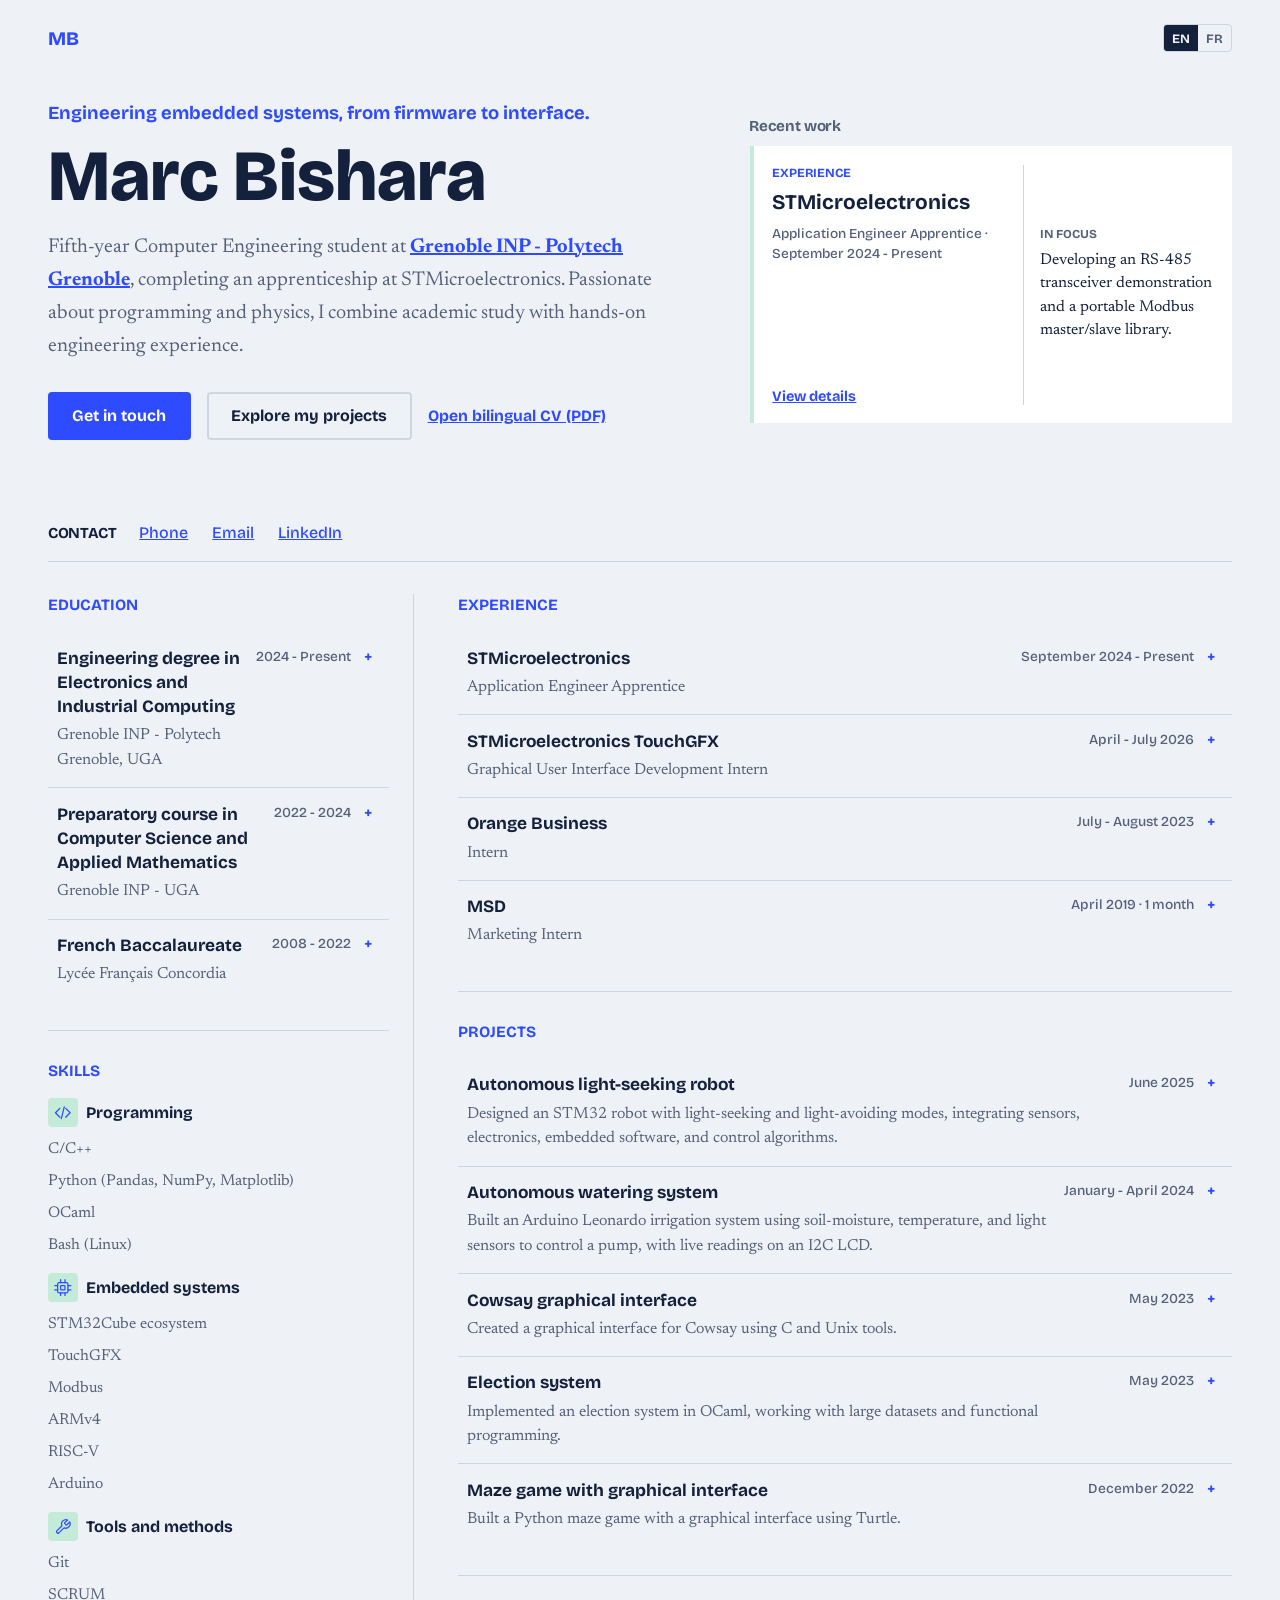
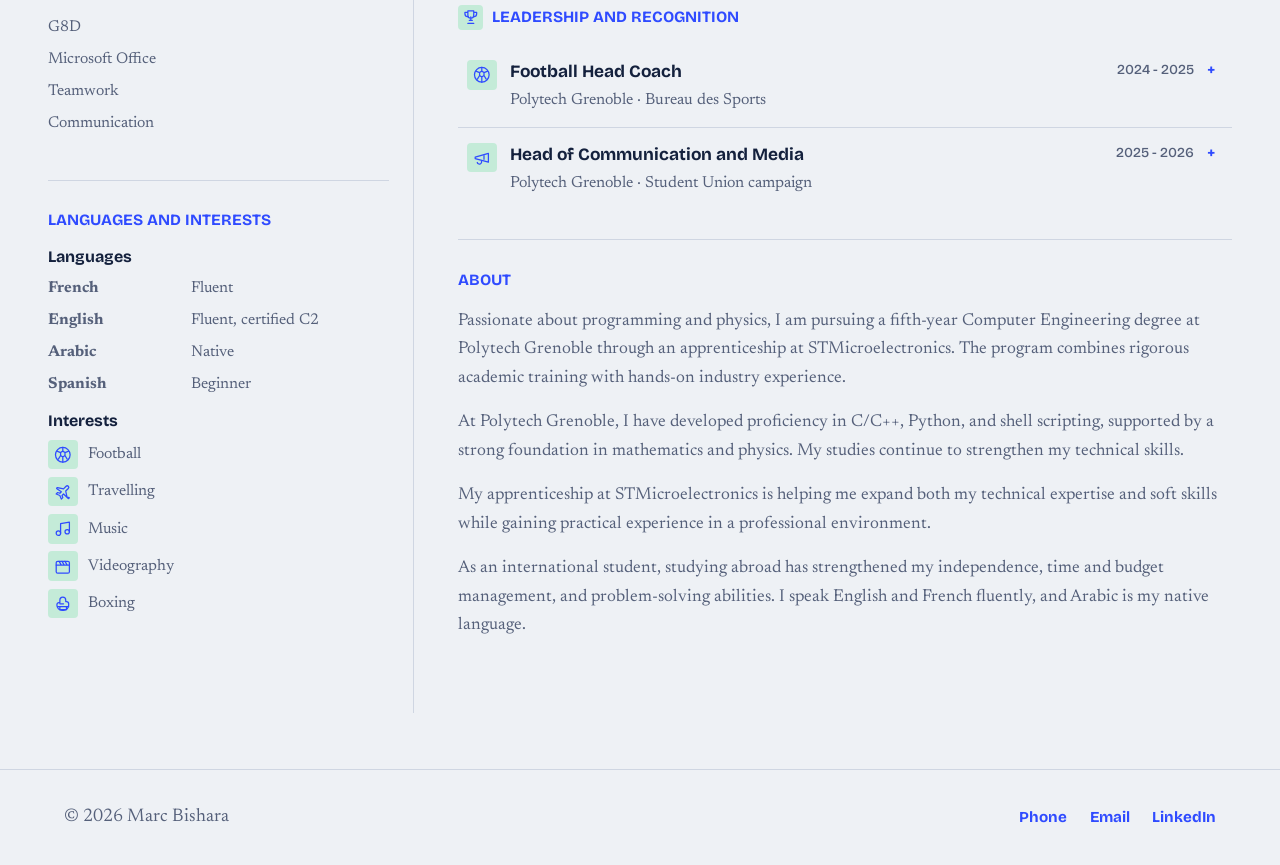
==== index.html @ 1b565755 "reorg again" ====
<!DOCTYPE html>
<html lang="en">
<head>
  <meta charset="utf-8">
  <meta name="viewport" content="width=device-width, initial-scale=1">
  <title>Marc Bishara - Embedded Systems Engineer</title>
  <meta name="description" content="Marc Bishara, engineering student and application engineer apprentice at STMicroelectronics. Projects in embedded systems, electronics, and software.">
  <link rel="icon" href="assets/favicon.svg" type="image/svg+xml">
  <link rel="preconnect" href="https://fonts.googleapis.com">
  <link rel="preconnect" href="https://fonts.gstatic.com" crossorigin>
  <link href="https://fonts.googleapis.com/css2?family=Bricolage+Grotesque:opsz,wght@12..96,400;12..96,700;12..96,800&family=Newsreader:opsz,wght@6..72,400;6..72,500&display=swap" rel="stylesheet">
  <link rel="stylesheet" href="css/style.css">
</head>
<body class="cv-page">
  <header class="cv-masthead">
    <div class="cv-topbar">
      <a class="mark" id="cvLogo" href="index.html" aria-label="Marc Bishara, home">MB</a>
      <div class="language-switch" role="group" aria-label="Language">
        <button type="button" data-language="en" aria-pressed="true" aria-label="English">EN</button>
        <button type="button" data-language="fr" aria-pressed="false" aria-label="Français">FR</button>
      </div>
    </div>
    <div class="cv-hero">
      <div class="cv-identity">
        <p id="cvHeadline" class="cv-headline"></p>
        <h1 id="cvName">Marc Bishara</h1>
        <p id="cvSummary" class="cv-summary"></p>
        <div class="cv-hero-actions">
          <a id="cvHeroContact" class="btn" href="mailto:marcbadir75@gmail.com">Get in touch</a>
          <a id="cvHeroProjects" class="btn ghost" href="#cvProjects">Explore my projects</a>
          <a id="cvPdf" class="cv-hero-pdf" href="assets/French%20%26%20English%20CV.pdf" target="_blank" rel="noopener noreferrer">Open bilingual CV (PDF)</a>
        </div>
      </div>
      <section id="cvShowcase" class="cv-showcase" aria-labelledby="cvShowcaseTitle">
        <div class="cv-showcase-top">
          <h2 id="cvShowcaseTitle">Recent work</h2>
        </div>
        <div id="cvShowcaseViewport" class="cv-showcase-viewport" tabindex="0" aria-label="Swipe through recent work">
          <div id="cvShowcaseTrack" class="cv-showcase-track"></div>
        </div>
      </section>
    </div>
  </header>

  <main class="cv-main">
    <section class="cv-contact" aria-labelledby="cvContactTitle">
      <h2 id="cvContactTitle">Contact</h2>
      <div id="cvContacts" class="cv-contact-links"></div>
    </section>
    <div class="cv-layout">
      <aside class="cv-sidebar">
        <section class="cv-section" aria-labelledby="educationTitle">
          <h2 id="educationTitle">Education</h2>
          <div id="educationList" class="cv-entry-list"></div>
        </section>
        <section class="cv-section" aria-labelledby="skillsTitle">
          <h2 id="skillsTitle">Skills</h2>
          <div id="skillGroups"></div>
        </section>
        <section class="cv-section" aria-labelledby="languagesTitle">
          <h2 id="languagesTitle">Languages and interests</h2>
          <h3 id="languageHeading">Languages</h3>
          <ul id="languageList" class="cv-plain-list"></ul>
          <h3 id="interestsHeading">Interests</h3>
          <ul id="interestList" class="cv-plain-list"></ul>
        </section>
      </aside>
      <div class="cv-primary">
        <section class="cv-section" aria-labelledby="experienceTitle">
          <h2 id="experienceTitle">Experience</h2>
          <div id="experienceList" class="cv-entry-list"></div>
        </section>
        <section id="cvProjects" class="cv-section" aria-labelledby="projectsTitle">
          <h2 id="projectsTitle">Projects</h2>
          <div id="projectsList" class="cv-entry-list"></div>
        </section>
        <section class="cv-section" aria-labelledby="leadershipTitle">
          <h2 id="leadershipTitle">Leadership and recognition</h2>
          <div id="leadershipList" class="cv-entry-list"></div>
        </section>
        <section class="cv-section" aria-labelledby="aboutTitle">
          <h2 id="aboutTitle">About</h2>
          <div id="aboutText" class="cv-about"></div>
        </section>
      </div>
    </div>
  </main>

  <footer class="cv-footer">
    <p id="cvFooter">© 2026 Marc Bishara</p>
    <nav id="cvFooterContacts" class="cv-footer-contact" aria-label="Contact"></nav>
  </footer>
  <script src="js/data.js"></script>
  <script src="js/cv.js"></script>
</body>
</html>
---- css/style.css ----
:root{
  --bg:#eef1f5; --surface:#fff; --ink:#14213d; --muted:#55607a; --line:#cfd6e2;
  --accent:#2f4bff; --accent-ink:#fff; --mint:#c4ebd8;
  --head:"Bricolage Grotesque",system-ui,sans-serif;
  --body:"Newsreader",Georgia,serif;
}
@media (prefers-color-scheme:dark){
  :root{--bg:#0f1524;--surface:#18203a;--ink:#eaeefb;--muted:#9aa6c6;--line:#2c3657;--accent:#7f95ff;--accent-ink:#0f1524;--mint:#1e4a3a}
}
*{box-sizing:border-box}
html{scroll-behavior:smooth;scroll-padding-top:4.5rem}
body{margin:0;background:var(--bg);color:var(--ink);font:1.15rem/1.65 var(--body);-webkit-font-smoothing:antialiased}
a{color:inherit}
:focus-visible{outline:3px solid var(--accent);outline-offset:3px;border-radius:4px}
.skip{position:absolute;left:-999px}.skip:focus{left:1rem;top:1rem;background:var(--surface);padding:.5rem 1rem;z-index:20}

.top{position:sticky;top:0;z-index:10;display:flex;justify-content:space-between;align-items:center;padding:.9rem clamp(1rem,5vw,4rem);background:color-mix(in srgb,var(--bg) 88%,transparent);backdrop-filter:blur(8px);border-bottom:1px solid var(--line)}
.mark{font:800 1.2rem var(--head);text-decoration:none;color:var(--accent)}
nav{display:flex;gap:1.4rem;font:500 1rem var(--head)}
nav a{text-decoration:none;color:var(--muted)}nav a:hover{color:var(--ink)}
.language-switch{display:flex;flex:none;border:1px solid var(--line);border-radius:4px;overflow:hidden}
.language-switch button{font:700 .8rem var(--head);padding:.35rem .5rem;border:0;background:transparent;color:var(--muted);cursor:pointer}
.language-switch button[aria-pressed="true"]{background:var(--ink);color:var(--bg)}

main{padding:0 clamp(1rem,5vw,4rem)}
.hero{min-height:78vh;display:flex;flex-direction:column;justify-content:center;max-width:62rem}
h1{font:800 clamp(2.8rem,9vw,7rem)/.98 var(--head);letter-spacing:-.03em;margin:0 0 1.5rem}
h1 .caret{display:inline-block;width:.07em;height:.85em;background:var(--accent);margin-left:.08em;vertical-align:-.05em;animation:blink 1s steps(1) infinite}
@keyframes blink{50%{opacity:0}}
.lede{max-width:36rem;font-size:1.35rem;color:var(--muted)}.lede strong{color:var(--ink)}
.cta{display:flex;gap:.8rem;flex-wrap:wrap;margin-top:1.5rem}
.btn{font:700 1rem var(--head);padding:.8rem 1.4rem;border-radius:999px;background:var(--accent);color:var(--accent-ink);text-decoration:none;border:2px solid var(--accent)}
.btn.ghost{background:transparent;color:var(--ink);border-color:var(--ink)}
.btn:hover{transform:translateY(-2px)}

.block{padding:4rem 0;border-top:1px solid var(--line)}
.narrow{max-width:42rem}
h2{font:800 clamp(1.8rem,4vw,2.6rem) var(--head);letter-spacing:-.02em;margin:0 0 1.5rem}

.filters{display:flex;flex-wrap:wrap;gap:.5rem;margin-bottom:1.8rem}
.chip{font:500 .95rem var(--head);padding:.4rem .95rem;border-radius:999px;border:1.5px solid var(--line);background:transparent;color:var(--ink);cursor:pointer}
.chip[aria-pressed="true"]{background:var(--ink);color:var(--bg);border-color:var(--ink)}
.grid{display:grid;grid-template-columns:repeat(auto-fill,minmax(min(19rem,100%),1fr));gap:1.4rem}
.card{background:var(--surface);border:1px solid var(--line);border-radius:14px;padding:1.5rem;display:flex;flex-direction:column;gap:.8rem}
.card h3{font:700 1.35rem var(--head);margin:0}
.card p{margin:0;color:var(--muted);flex:1}
.tags{display:flex;flex-wrap:wrap;gap:.4rem;padding:0;margin:0;list-style:none}
.tags li{font:500 .8rem var(--head);background:var(--mint);padding:.15rem .6rem;border-radius:6px}
.card .row{display:flex;gap:1.2rem;font:700 .95rem var(--head)}
.card .row a{color:var(--accent)}

.skills{display:grid;grid-template-columns:repeat(auto-fit,minmax(15rem,1fr));gap:2rem}
.skills h3{font:700 1.1rem var(--head);margin:0 0 .6rem}
.skills ul{margin:0;padding:0;list-style:none}
.skills li{padding:.35rem 0;border-bottom:1px dashed var(--line)}
.plain-list{margin:0;padding:0;list-style:none}
.plain-list li{padding:.35rem 0;border-bottom:1px dashed var(--line)}
.entry-list{display:grid;gap:1.8rem}
.entry{padding-left:1.2rem;border-left:2px solid var(--line)}
.entry-header{display:flex;justify-content:space-between;align-items:baseline;gap:1rem}
.entry-header h3{font:700 1.25rem/1.3 var(--head);margin:0}
.entry-date{flex:none;color:var(--muted);font:500 .9rem var(--head)}
.entry-role{margin:.25rem 0;color:var(--muted);font-style:italic}
.entry-location{margin:.1rem 0;color:var(--muted);font-size:.95rem}
.entry ul{margin:.6rem 0 0;padding-left:1.25rem}
.entry li{padding:.15rem 0}
.entry-highlights{color:var(--muted)}
.entry-resources{display:grid;gap:1rem;margin-top:1rem}
.entry-figure{margin:0;max-width:34rem}
.entry-figure img{display:block;width:100%;height:auto;border:1px solid var(--line)}
.entry-figure figcaption{margin-top:.4rem;color:var(--muted);font-size:.9rem}
.entry-resource-link{width:fit-content;color:var(--accent);font:700 .95rem var(--head)}
.links{display:flex;gap:1.5rem;flex-wrap:wrap;font:700 1.1rem var(--head)}
.links a{color:var(--accent)}
footer{padding:2rem clamp(1rem,5vw,4rem);color:var(--muted);border-top:1px solid var(--line)}

@media (max-width:560px){
  .top{gap:.65rem}
  nav{flex:1;min-width:0;max-width:none;gap:.65rem;font-size:.85rem;overflow-x:auto;white-space:nowrap}
  .entry-header{align-items:flex-start;flex-wrap:wrap;gap:.3rem .8rem}
  .entry-date{flex-basis:100%;white-space:normal}
}
.cv-masthead{max-width:88rem;margin:0 auto;padding:1.5rem clamp(1rem,4vw,3rem) 3rem}
.cv-topbar{display:flex;justify-content:space-between;align-items:center}
.cv-masthead .language-switch{width:max-content}
.cv-hero{display:grid;grid-template-columns:minmax(0,1.15fr) minmax(18rem,.85fr);align-items:center;gap:clamp(1.5rem,4vw,3rem);padding:3rem 0 1rem}
.cv-identity{animation:cv-arrive .65s ease both}
.cv-identity h1{margin:0 0 1.1rem;font:800 4.5rem/1.02 var(--head);letter-spacing:0}
.cv-headline{max-width:38rem;margin:0 0 .8rem;color:var(--accent);font:700 1.15rem/1.45 var(--head)}
.cv-summary{max-width:42rem;margin:0;color:var(--muted);font-size:1.25rem;line-height:1.65}
.cv-summary a{color:var(--accent);font-weight:700}
.cv-hero-actions{display:flex;align-items:center;gap:.8rem 1rem;flex-wrap:wrap;margin-top:1.8rem;font-family:var(--head)}
.cv-hero-actions .btn{border-radius:4px;transition:transform .18s ease,background-color .18s ease}
.cv-hero-actions .btn.ghost{border-color:var(--line)}
.cv-hero-pdf{color:var(--accent);font-size:.98rem;font-weight:700}
.cv-showcase{min-width:0;animation:cv-arrive .7s .08s ease both}
.cv-showcase-top{display:flex;justify-content:space-between;align-items:center;gap:1rem;margin-bottom:.7rem}
.cv-showcase-top h2{margin:0;font:700 .95rem var(--head);color:var(--muted)}
.cv-showcase-viewport{position:relative;overflow-x:auto;scroll-snap-type:x mandatory;scroll-behavior:smooth;scrollbar-width:none;overscroll-behavior-x:contain;touch-action:pan-x;cursor:grab}
.cv-showcase-viewport.is-dragging{cursor:grabbing;scroll-snap-type:none;scroll-behavior:auto}
.cv-showcase-viewport.is-dragging *{cursor:grabbing;user-select:none}
.cv-showcase-viewport::-webkit-scrollbar{display:none}
.cv-showcase-track{display:flex;gap:.75rem}
.cv-showcase-slide{flex:0 0 100%;display:grid;grid-template-columns:minmax(0,1.1fr) minmax(8rem,.9fr);align-items:stretch;gap:1rem;min-height:15rem;padding:1.15rem;background:var(--surface);border-left:4px solid var(--mint);scroll-snap-align:start}
.cv-slide-copy{display:flex;min-width:0;flex-direction:column;align-items:flex-start}
.cv-slide-category{margin:0 0 .65rem;color:var(--accent);font:700 .78rem var(--head);text-transform:uppercase}
.cv-slide-copy h3{width:100%;min-width:0;margin:0;font:700 1.3rem/1.25 var(--head);overflow-wrap:anywhere}
.cv-slide-meta{margin:.5rem 0 1rem;color:var(--muted);font:500 .85rem/1.45 var(--head)}
.cv-slide-link{margin-top:auto;color:var(--accent);font:700 .9rem var(--head)}
.cv-slide-focus{align-self:stretch;display:flex;flex-direction:column;justify-content:center;margin:0;padding-left:1rem;border-left:1px solid var(--line)}
.cv-slide-focus-label{margin:0 0 .5rem;color:var(--muted);font:700 .76rem var(--head);text-transform:uppercase}
.cv-slide-focus p:last-child{margin:0;font-size:.98rem;line-height:1.5}
.cv-slide-image{display:block;width:100%;height:100%;max-height:15rem;object-fit:cover;object-position:center 55%}
@keyframes cv-arrive{from{opacity:0;transform:translateY(14px)}to{opacity:1;transform:translateY(0)}}
.cv-main{max-width:88rem;margin:0 auto;padding:0 clamp(1rem,4vw,3rem)}
.cv-contact{display:flex;align-items:center;gap:1.4rem;flex-wrap:wrap;padding:1.2rem 0;border-bottom:1px solid var(--line)}
.cv-contact h2{margin:0;font:700 .95rem var(--head);text-transform:uppercase}
.cv-contact-links{display:flex;gap:1rem 1.5rem;flex-wrap:wrap;font:500 1rem var(--head)}
.cv-contact-links a,.cv-pdf{color:var(--accent)}
.cv-pdf{margin-left:auto;font:700 .98rem var(--head)}
.cv-layout{display:grid;grid-template-columns:minmax(15rem,.78fr) minmax(0,1.65fr);gap:2.8rem;padding:2rem 0 3.5rem}
.cv-sidebar{padding-right:1.5rem;border-right:1px solid var(--line)}
.cv-section{padding:0 0 1.8rem;margin:0 0 1.8rem;border-bottom:1px solid var(--line)}
.cv-section:last-child{border-bottom:0}
.cv-section>h2{margin:0 0 1rem;font:700 .98rem/1.4 var(--head);letter-spacing:0;text-transform:uppercase;color:var(--accent)}
.cv-entry-list{display:grid}
.cv-entry{display:grid;grid-template-columns:minmax(0,1fr) auto 1rem;align-items:start;gap:.4rem .8rem;padding:.9rem .55rem;border-bottom:1px solid var(--line);color:var(--ink);text-decoration:none;transition:background-color .15s ease}
.cv-entry-with-mark{grid-template-columns:1.85rem minmax(0,1fr) auto 1rem}
.cv-entry:last-child{border-bottom:0}
.cv-entry:hover{background:var(--surface)}
.cv-entry-mark,.cv-recognition-mark{display:inline-grid;flex:none;place-items:center;width:1.85rem;height:1.85rem;border-radius:4px;background:var(--mint);color:var(--accent)}
.cv-recognition-mark{width:1.55rem;height:1.55rem}
.cv-section>h2.cv-heading-with-mark{display:flex;align-items:center;gap:.55rem}
.cv-entry-copy{min-width:0}
.cv-entry-copy h3{margin:0;font:700 1.08rem/1.4 var(--head)}
.cv-entry-copy p{margin:.25rem 0 0;color:var(--muted);font-size:1rem;line-height:1.55}
.cv-entry-date{color:var(--muted);font:500 .86rem/1.5 var(--head);white-space:nowrap}
.cv-entry-arrow{color:var(--accent);font:700 1rem/1.3 var(--head)}
.cv-skill-group{margin:.75rem 0}
.cv-skill-group h3,.cv-section>h3{margin:0 0 .35rem;font:700 1rem var(--head)}
.cv-skill-group h3{display:flex;align-items:center;gap:.55rem}
.cv-skill-group ul,.cv-plain-list{margin:0;padding:0;list-style:none;color:var(--muted);font-size:.98rem;line-height:1.55}
.cv-skill-group li,.cv-plain-list li{padding:.24rem 0}
.cv-interest{display:flex;align-items:center;gap:.65rem}
.cv-icon-badge{display:inline-grid;flex:none;place-items:center;width:1.85rem;height:1.85rem;border-radius:4px;background:var(--mint);color:var(--accent)}
.cv-icon{display:block;width:1.1rem;height:1.1rem;fill:none;stroke:currentColor;stroke-width:1.7;stroke-linecap:round;stroke-linejoin:round}
#languageList li{display:grid;grid-template-columns:minmax(5.5rem,.8fr) minmax(0,1.2fr);align-items:baseline;gap:.7rem}
#languageList span{color:var(--muted)}
.cv-plain-list{margin-bottom:.7rem}
.cv-about p{margin:.45rem 0 1rem;color:var(--muted);font-size:1.08rem;line-height:1.65}
.cv-footer{display:flex;justify-content:space-between;align-items:center;gap:1rem 2rem;flex-wrap:wrap;max-width:88rem;margin:0 auto}
.cv-footer p{margin:0}
.cv-footer-contact{display:flex;gap:.8rem 1.4rem;flex-wrap:wrap;font:700 .95rem var(--head)}
.cv-footer-contact a{color:var(--accent)}
.detail-top{position:static}
.detail-header{display:flex;align-items:center;gap:1rem;max-width:88rem;margin:0 auto;padding:1rem clamp(1rem,5vw,4rem);border-bottom:1px solid var(--line)}
.detail-header .language-switch{margin-left:0}
.detail-back{margin-left:auto;color:var(--accent);font:700 .95rem var(--head);text-decoration:none}
.detail-main{max-width:78rem;margin:0 auto;padding:clamp(2rem,6vw,5rem) clamp(1rem,5vw,4rem)}
.detail-content{max-width:58rem;margin:0 auto}
.detail-category{margin:0 0 .8rem;color:var(--accent);font:700 .88rem var(--head);text-transform:uppercase}
.detail-content h1{margin:0 0 .55rem;font:800 clamp(2.2rem,5vw,4rem)/1.05 var(--head);letter-spacing:0}
.detail-content h1 a{color:inherit;text-decoration:none}
.detail-subtitle{margin:.1rem 0 1rem;color:var(--muted);font:500 1.15rem var(--head)}
.detail-meta{display:flex;gap:.4rem 1.2rem;flex-wrap:wrap;color:var(--muted);font:500 .9rem var(--head)}
.detail-meta p{margin:0}
.detail-description{max-width:48rem;margin:1.5rem 0;color:var(--ink);font-size:1.2rem}
.detail-links{margin:1rem 0;font:700 .95rem var(--head)}
.detail-links a,.detail-resources>a{color:var(--accent)}
.detail-bullets{max-width:50rem;margin:1.2rem 0;padding-left:1.25rem}
.detail-bullets li{padding:.25rem 0}
.detail-section{margin-top:2rem}
.detail-content h2{margin:1.6rem 0 .5rem;font:700 .95rem var(--head);text-transform:uppercase;color:var(--accent)}
.detail-resources{display:grid;grid-template-columns:repeat(auto-fit,minmax(min(19rem,100%),1fr));align-items:start;gap:1rem;margin-top:2rem}
.detail-figure{margin:0;padding:.6rem;background:var(--surface);border:1px solid var(--line);border-radius:6px}
.detail-figure img{display:block;width:100%;aspect-ratio:4/3;object-fit:contain;background:var(--bg)}
.detail-figure figcaption{margin-top:.6rem;color:var(--muted);font-size:.95rem;line-height:1.45}
.detail-resources>a{align-self:start;font:700 .95rem var(--head)}
.detail-page footer{max-width:88rem;margin:0 auto}
@media(max-width:800px){.cv-hero{grid-template-columns:minmax(0,1fr) minmax(16rem,.8fr);gap:1.5rem}.cv-identity h1{font-size:3.5rem}.cv-summary{font-size:1.1rem}.cv-layout{grid-template-columns:minmax(0,1fr);gap:0}.cv-sidebar{padding-right:0;border-right:0}.cv-sidebar .cv-section{border-bottom:1px solid var(--line)}}
@media(max-width:680px){.cv-hero{grid-template-columns:minmax(0,1fr);gap:1.5rem}.cv-identity h1{font-size:3rem}.cv-summary{font-size:1.12rem}.cv-showcase-slide{min-height:14rem}.cv-slide-image{max-height:10rem}}
@media(max-width:560px){
  .cv-masthead{padding-top:1.2rem;padding-bottom:2rem}
  .cv-hero{grid-template-columns:minmax(0,1fr);gap:2rem;padding-top:2.8rem}
  .cv-identity h1{font-size:3rem}
  .cv-summary{font-size:1.12rem}
  .cv-hero-actions{gap:.7rem}
  .cv-contact{align-items:flex-start;gap:.6rem;flex-direction:column}
  .cv-pdf{margin-left:0}
  .cv-entry{grid-template-columns:minmax(0,1fr) auto;gap:.25rem .5rem}
  .cv-entry-copy{grid-column:1/-1}
  .cv-entry-date{grid-column:1}
  .cv-entry-arrow{grid-column:2;grid-row:2;justify-self:end}
  .cv-entry-with-mark{grid-template-columns:1.85rem minmax(0,1fr)}
  .cv-entry-with-mark .cv-entry-copy,.cv-entry-with-mark .cv-entry-date{grid-column:2}
  .detail-top{gap:.7rem}
}
@media print{
  body{background:#fff;font-size:10pt}
  .language-switch,.cv-pdf,.cv-entry-arrow{display:none!important}
  .cv-masthead,.cv-main{max-width:none;padding-left:0;padding-right:0}
  .cv-layout{grid-template-columns:30% 1fr;gap:1rem}
  .cv-entry{color:#111;break-inside:avoid}
}
@media (prefers-reduced-motion:reduce){html{scroll-behavior:auto}.caret{animation:none}.btn:hover{transform:none}.cv-identity,.cv-showcase{animation:none}.cv-showcase-viewport{scroll-behavior:auto}}
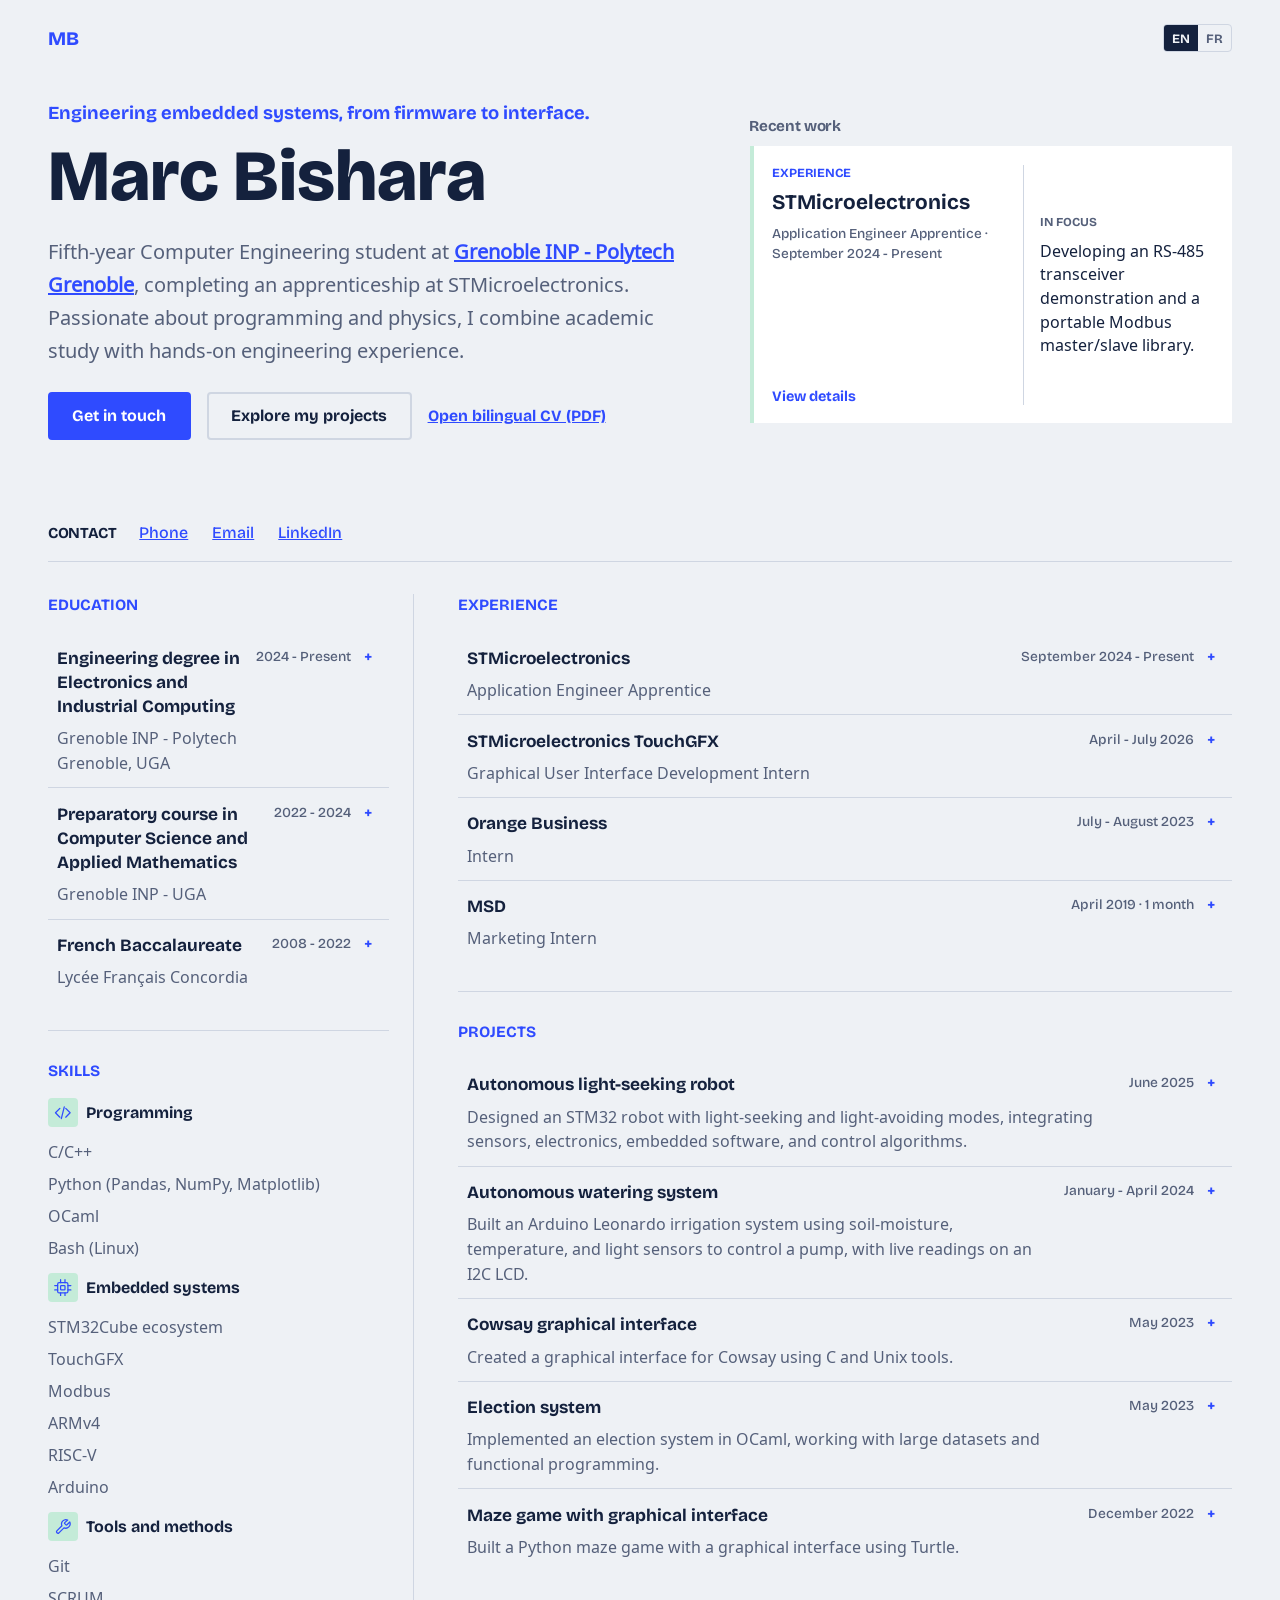
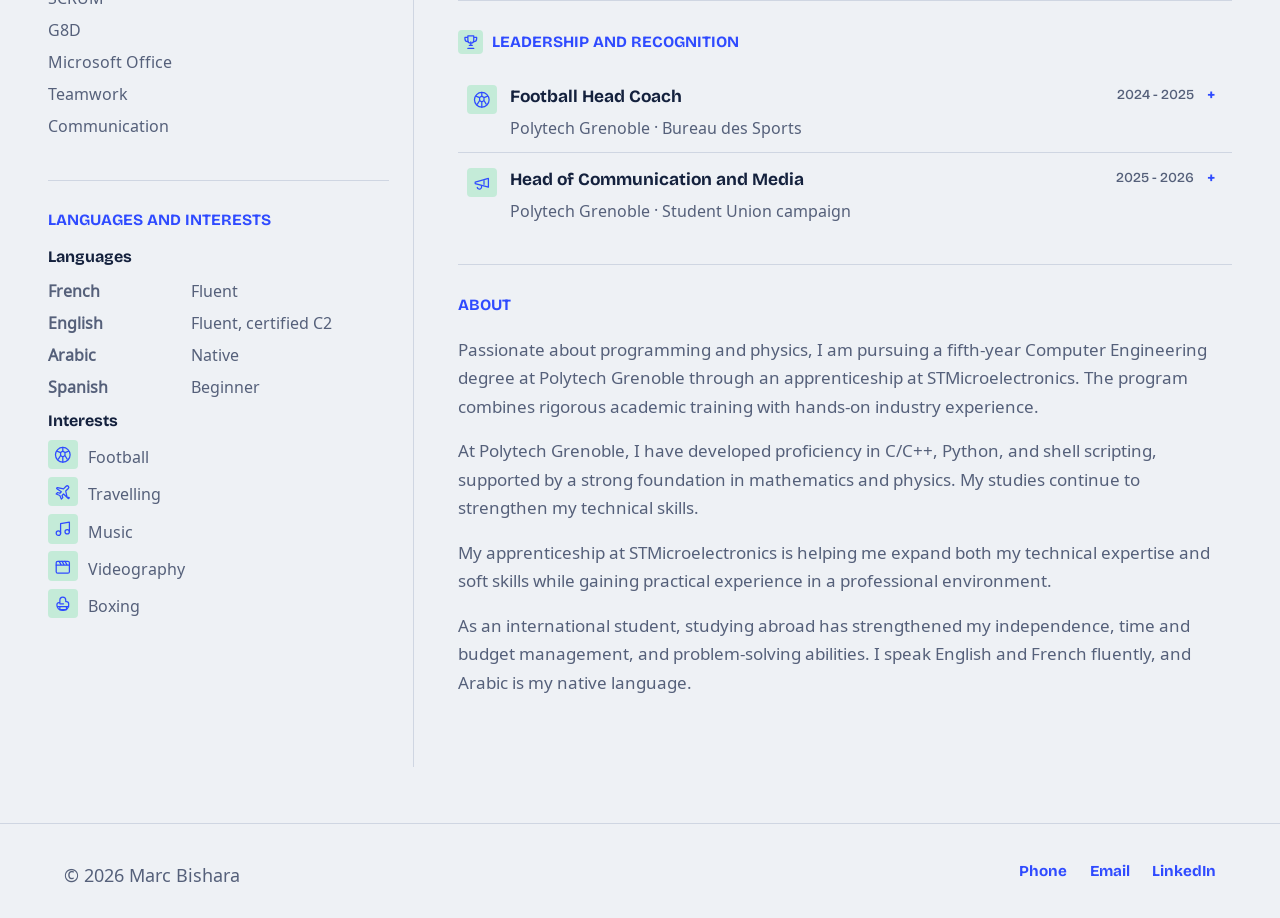
==== commit 57fe2ac8: "changed font to Noto Sans Mongolian" ====
--- a/index.html
+++ b/index.html
@@ -8,7 +8,7 @@
   <link rel="icon" href="assets/favicon.svg" type="image/svg+xml">
   <link rel="preconnect" href="https://fonts.googleapis.com">
   <link rel="preconnect" href="https://fonts.gstatic.com" crossorigin>
-  <link href="https://fonts.googleapis.com/css2?family=Bricolage+Grotesque:opsz,wght@12..96,400;12..96,700;12..96,800&family=Newsreader:opsz,wght@6..72,400;6..72,500&display=swap" rel="stylesheet">
+  <link href="https://fonts.googleapis.com/css2?family=Bricolage+Grotesque:opsz,wght@12..96,400;12..96,700;12..96,800&family=Noto+Sans+Mongolian:wght@400&display=swap" rel="stylesheet">
   <link rel="stylesheet" href="css/style.css">
 </head>
 <body class="cv-page">
--- a/css/style.css
+++ b/css/style.css
@@ -2,7 +2,7 @@
   --bg:#eef1f5; --surface:#fff; --ink:#14213d; --muted:#55607a; --line:#cfd6e2;
   --accent:#2f4bff; --accent-ink:#fff; --mint:#c4ebd8;
   --head:"Bricolage Grotesque",system-ui,sans-serif;
-  --body:"Newsreader",Georgia,serif;
+  --body:"Noto Sans Mongolian",system-ui,sans-serif;
 }
 @media (prefers-color-scheme:dark){
   :root{--bg:#0f1524;--surface:#18203a;--ink:#eaeefb;--muted:#9aa6c6;--line:#2c3657;--accent:#7f95ff;--accent-ink:#0f1524;--mint:#1e4a3a}
@@ -101,7 +101,7 @@
 .cv-showcase-viewport.is-dragging *{cursor:grabbing;user-select:none}
 .cv-showcase-viewport::-webkit-scrollbar{display:none}
 .cv-showcase-track{display:flex;gap:.75rem}
-.cv-showcase-slide{flex:0 0 100%;display:grid;grid-template-columns:minmax(0,1.1fr) minmax(8rem,.9fr);align-items:stretch;gap:1rem;min-height:15rem;padding:1.15rem;background:var(--surface);border-left:4px solid var(--mint);scroll-snap-align:start}
+.cv-showcase-slide{flex:0 0 100%;display:grid;grid-template-columns:minmax(0,1.1fr) minmax(8rem,.9fr);align-items:stretch;gap:1rem;min-height:15rem;padding:1.15rem;background:var(--surface);border-left:4px solid var(--mint);scroll-snap-align:start;color:inherit;text-decoration:none;cursor:inherit}
 .cv-slide-copy{display:flex;min-width:0;flex-direction:column;align-items:flex-start}
 .cv-slide-category{margin:0 0 .65rem;color:var(--accent);font:700 .78rem var(--head);text-transform:uppercase}
 .cv-slide-copy h3{width:100%;min-width:0;margin:0;font:700 1.3rem/1.25 var(--head);overflow-wrap:anywhere}
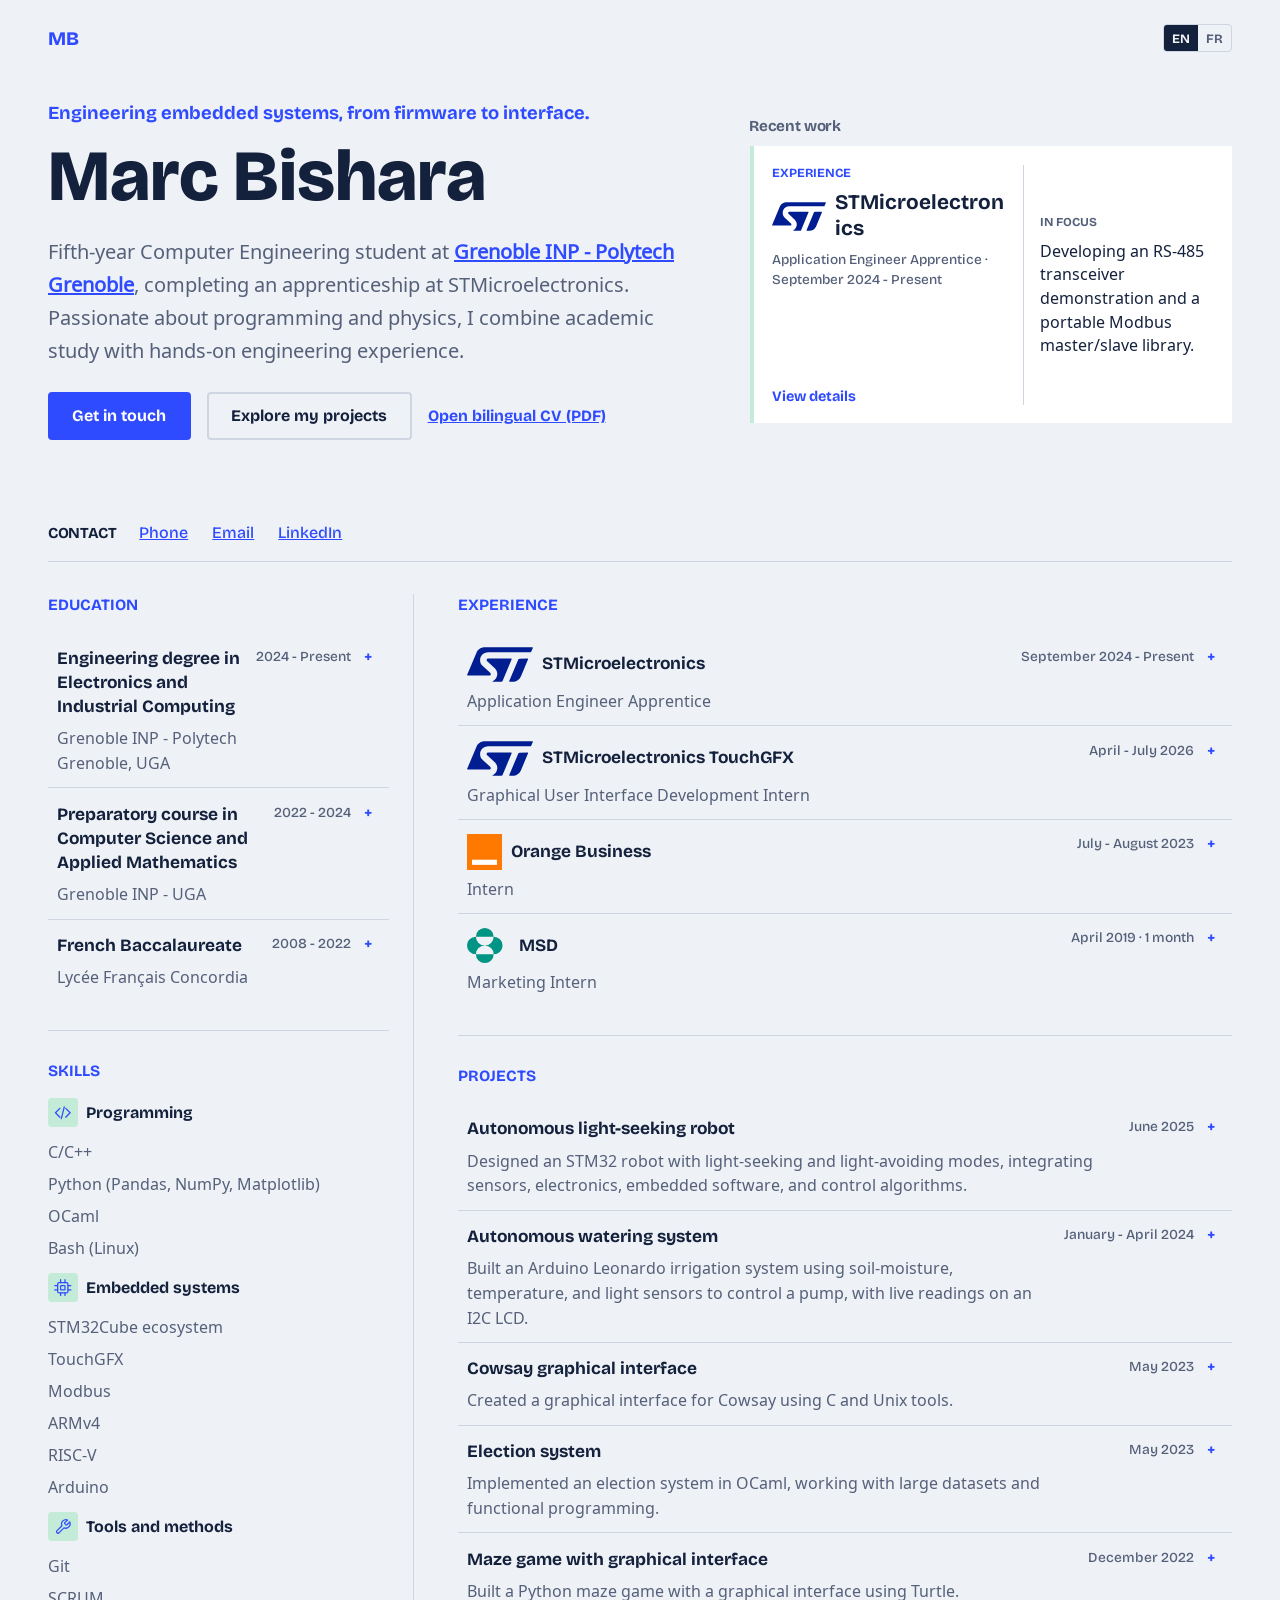
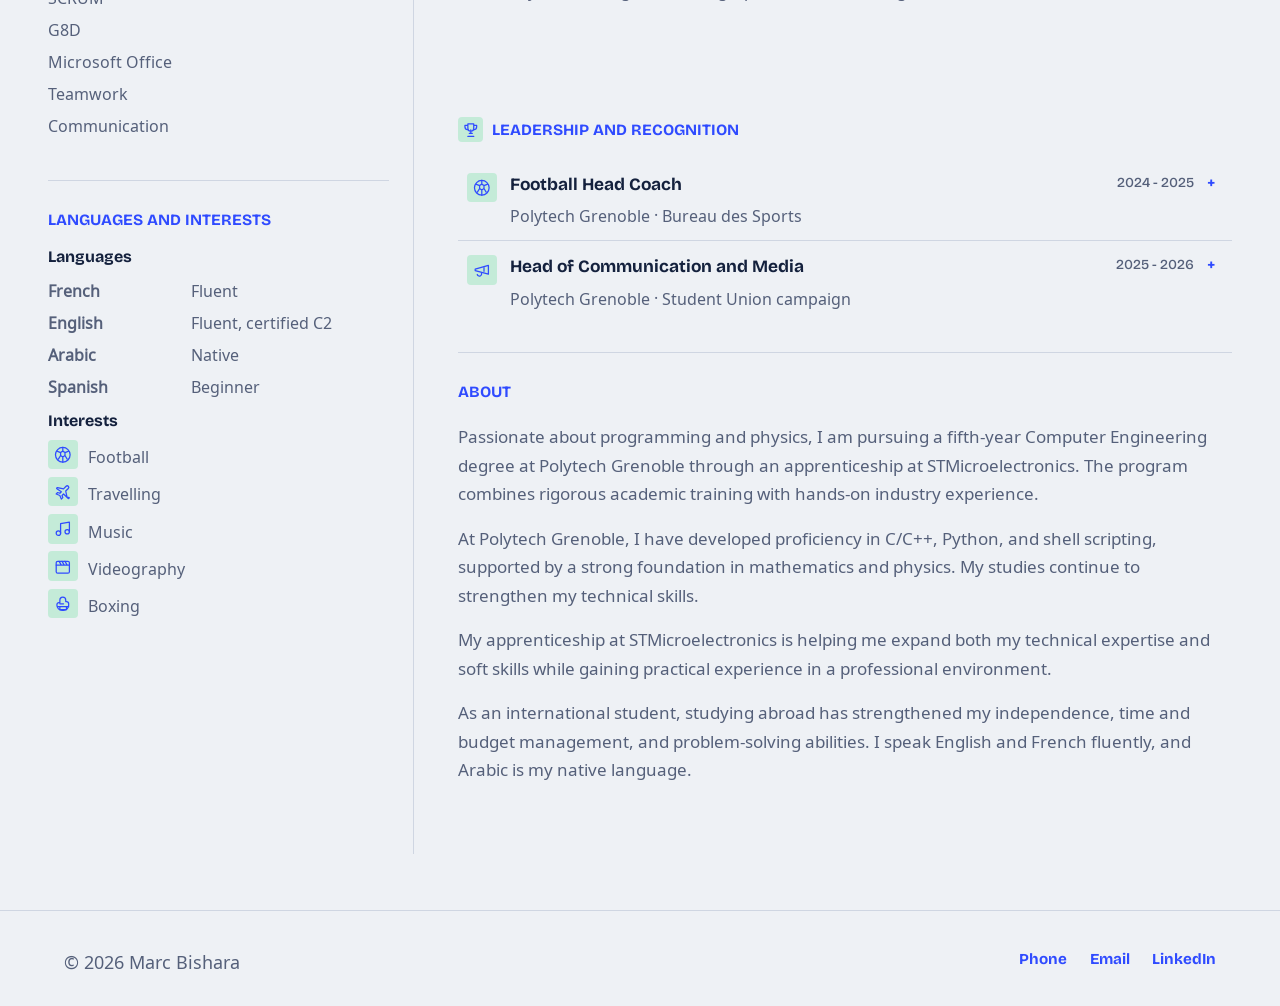
==== commit 103d5197: "Added experiences logos" ====
--- a/index.html
+++ b/index.html
@@ -48,6 +48,16 @@
       <div id="cvContacts" class="cv-contact-links"></div>
     </section>
     <div class="cv-layout">
+      <div class="cv-primary">
+        <section class="cv-section" aria-labelledby="experienceTitle">
+          <h2 id="experienceTitle">Experience</h2>
+          <div id="experienceList" class="cv-entry-list"></div>
+        </section>
+        <section id="cvProjects" class="cv-section" aria-labelledby="projectsTitle">
+          <h2 id="projectsTitle">Projects</h2>
+          <div id="projectsList" class="cv-entry-list"></div>
+        </section>
+      </div>
       <aside class="cv-sidebar">
         <section class="cv-section" aria-labelledby="educationTitle">
           <h2 id="educationTitle">Education</h2>
@@ -65,15 +75,7 @@
           <ul id="interestList" class="cv-plain-list"></ul>
         </section>
       </aside>
-      <div class="cv-primary">
-        <section class="cv-section" aria-labelledby="experienceTitle">
-          <h2 id="experienceTitle">Experience</h2>
-          <div id="experienceList" class="cv-entry-list"></div>
-        </section>
-        <section id="cvProjects" class="cv-section" aria-labelledby="projectsTitle">
-          <h2 id="projectsTitle">Projects</h2>
-          <div id="projectsList" class="cv-entry-list"></div>
-        </section>
+      <div class="cv-secondary">
         <section class="cv-section" aria-labelledby="leadershipTitle">
           <h2 id="leadershipTitle">Leadership and recognition</h2>
           <div id="leadershipList" class="cv-entry-list"></div>
--- a/css/style.css
+++ b/css/style.css
@@ -1,205 +1,1301 @@
-:root{
-  --bg:#eef1f5; --surface:#fff; --ink:#14213d; --muted:#55607a; --line:#cfd6e2;
-  --accent:#2f4bff; --accent-ink:#fff; --mint:#c4ebd8;
-  --head:"Bricolage Grotesque",system-ui,sans-serif;
-  --body:"Noto Sans Mongolian",system-ui,sans-serif;
-}
-@media (prefers-color-scheme:dark){
-  :root{--bg:#0f1524;--surface:#18203a;--ink:#eaeefb;--muted:#9aa6c6;--line:#2c3657;--accent:#7f95ff;--accent-ink:#0f1524;--mint:#1e4a3a}
-}
-*{box-sizing:border-box}
-html{scroll-behavior:smooth;scroll-padding-top:4.5rem}
-body{margin:0;background:var(--bg);color:var(--ink);font:1.15rem/1.65 var(--body);-webkit-font-smoothing:antialiased}
-a{color:inherit}
-:focus-visible{outline:3px solid var(--accent);outline-offset:3px;border-radius:4px}
-.skip{position:absolute;left:-999px}.skip:focus{left:1rem;top:1rem;background:var(--surface);padding:.5rem 1rem;z-index:20}
-
-.top{position:sticky;top:0;z-index:10;display:flex;justify-content:space-between;align-items:center;padding:.9rem clamp(1rem,5vw,4rem);background:color-mix(in srgb,var(--bg) 88%,transparent);backdrop-filter:blur(8px);border-bottom:1px solid var(--line)}
-.mark{font:800 1.2rem var(--head);text-decoration:none;color:var(--accent)}
-nav{display:flex;gap:1.4rem;font:500 1rem var(--head)}
-nav a{text-decoration:none;color:var(--muted)}nav a:hover{color:var(--ink)}
-.language-switch{display:flex;flex:none;border:1px solid var(--line);border-radius:4px;overflow:hidden}
-.language-switch button{font:700 .8rem var(--head);padding:.35rem .5rem;border:0;background:transparent;color:var(--muted);cursor:pointer}
-.language-switch button[aria-pressed="true"]{background:var(--ink);color:var(--bg)}
-
-main{padding:0 clamp(1rem,5vw,4rem)}
-.hero{min-height:78vh;display:flex;flex-direction:column;justify-content:center;max-width:62rem}
-h1{font:800 clamp(2.8rem,9vw,7rem)/.98 var(--head);letter-spacing:-.03em;margin:0 0 1.5rem}
-h1 .caret{display:inline-block;width:.07em;height:.85em;background:var(--accent);margin-left:.08em;vertical-align:-.05em;animation:blink 1s steps(1) infinite}
-@keyframes blink{50%{opacity:0}}
-.lede{max-width:36rem;font-size:1.35rem;color:var(--muted)}.lede strong{color:var(--ink)}
-.cta{display:flex;gap:.8rem;flex-wrap:wrap;margin-top:1.5rem}
-.btn{font:700 1rem var(--head);padding:.8rem 1.4rem;border-radius:999px;background:var(--accent);color:var(--accent-ink);text-decoration:none;border:2px solid var(--accent)}
-.btn.ghost{background:transparent;color:var(--ink);border-color:var(--ink)}
-.btn:hover{transform:translateY(-2px)}
-
-.block{padding:4rem 0;border-top:1px solid var(--line)}
-.narrow{max-width:42rem}
-h2{font:800 clamp(1.8rem,4vw,2.6rem) var(--head);letter-spacing:-.02em;margin:0 0 1.5rem}
-
-.filters{display:flex;flex-wrap:wrap;gap:.5rem;margin-bottom:1.8rem}
-.chip{font:500 .95rem var(--head);padding:.4rem .95rem;border-radius:999px;border:1.5px solid var(--line);background:transparent;color:var(--ink);cursor:pointer}
-.chip[aria-pressed="true"]{background:var(--ink);color:var(--bg);border-color:var(--ink)}
-.grid{display:grid;grid-template-columns:repeat(auto-fill,minmax(min(19rem,100%),1fr));gap:1.4rem}
-.card{background:var(--surface);border:1px solid var(--line);border-radius:14px;padding:1.5rem;display:flex;flex-direction:column;gap:.8rem}
-.card h3{font:700 1.35rem var(--head);margin:0}
-.card p{margin:0;color:var(--muted);flex:1}
-.tags{display:flex;flex-wrap:wrap;gap:.4rem;padding:0;margin:0;list-style:none}
-.tags li{font:500 .8rem var(--head);background:var(--mint);padding:.15rem .6rem;border-radius:6px}
-.card .row{display:flex;gap:1.2rem;font:700 .95rem var(--head)}
-.card .row a{color:var(--accent)}
-
-.skills{display:grid;grid-template-columns:repeat(auto-fit,minmax(15rem,1fr));gap:2rem}
-.skills h3{font:700 1.1rem var(--head);margin:0 0 .6rem}
-.skills ul{margin:0;padding:0;list-style:none}
-.skills li{padding:.35rem 0;border-bottom:1px dashed var(--line)}
-.plain-list{margin:0;padding:0;list-style:none}
-.plain-list li{padding:.35rem 0;border-bottom:1px dashed var(--line)}
-.entry-list{display:grid;gap:1.8rem}
-.entry{padding-left:1.2rem;border-left:2px solid var(--line)}
-.entry-header{display:flex;justify-content:space-between;align-items:baseline;gap:1rem}
-.entry-header h3{font:700 1.25rem/1.3 var(--head);margin:0}
-.entry-date{flex:none;color:var(--muted);font:500 .9rem var(--head)}
-.entry-role{margin:.25rem 0;color:var(--muted);font-style:italic}
-.entry-location{margin:.1rem 0;color:var(--muted);font-size:.95rem}
-.entry ul{margin:.6rem 0 0;padding-left:1.25rem}
-.entry li{padding:.15rem 0}
-.entry-highlights{color:var(--muted)}
-.entry-resources{display:grid;gap:1rem;margin-top:1rem}
-.entry-figure{margin:0;max-width:34rem}
-.entry-figure img{display:block;width:100%;height:auto;border:1px solid var(--line)}
-.entry-figure figcaption{margin-top:.4rem;color:var(--muted);font-size:.9rem}
-.entry-resource-link{width:fit-content;color:var(--accent);font:700 .95rem var(--head)}
-.links{display:flex;gap:1.5rem;flex-wrap:wrap;font:700 1.1rem var(--head)}
-.links a{color:var(--accent)}
-footer{padding:2rem clamp(1rem,5vw,4rem);color:var(--muted);border-top:1px solid var(--line)}
-
-@media (max-width:560px){
-  .top{gap:.65rem}
-  nav{flex:1;min-width:0;max-width:none;gap:.65rem;font-size:.85rem;overflow-x:auto;white-space:nowrap}
-  .entry-header{align-items:flex-start;flex-wrap:wrap;gap:.3rem .8rem}
-  .entry-date{flex-basis:100%;white-space:normal}
-}
-.cv-masthead{max-width:88rem;margin:0 auto;padding:1.5rem clamp(1rem,4vw,3rem) 3rem}
-.cv-topbar{display:flex;justify-content:space-between;align-items:center}
-.cv-masthead .language-switch{width:max-content}
-.cv-hero{display:grid;grid-template-columns:minmax(0,1.15fr) minmax(18rem,.85fr);align-items:center;gap:clamp(1.5rem,4vw,3rem);padding:3rem 0 1rem}
-.cv-identity{animation:cv-arrive .65s ease both}
-.cv-identity h1{margin:0 0 1.1rem;font:800 4.5rem/1.02 var(--head);letter-spacing:0}
-.cv-headline{max-width:38rem;margin:0 0 .8rem;color:var(--accent);font:700 1.15rem/1.45 var(--head)}
-.cv-summary{max-width:42rem;margin:0;color:var(--muted);font-size:1.25rem;line-height:1.65}
-.cv-summary a{color:var(--accent);font-weight:700}
-.cv-hero-actions{display:flex;align-items:center;gap:.8rem 1rem;flex-wrap:wrap;margin-top:1.8rem;font-family:var(--head)}
-.cv-hero-actions .btn{border-radius:4px;transition:transform .18s ease,background-color .18s ease}
-.cv-hero-actions .btn.ghost{border-color:var(--line)}
-.cv-hero-pdf{color:var(--accent);font-size:.98rem;font-weight:700}
-.cv-showcase{min-width:0;animation:cv-arrive .7s .08s ease both}
-.cv-showcase-top{display:flex;justify-content:space-between;align-items:center;gap:1rem;margin-bottom:.7rem}
-.cv-showcase-top h2{margin:0;font:700 .95rem var(--head);color:var(--muted)}
-.cv-showcase-viewport{position:relative;overflow-x:auto;scroll-snap-type:x mandatory;scroll-behavior:smooth;scrollbar-width:none;overscroll-behavior-x:contain;touch-action:pan-x;cursor:grab}
-.cv-showcase-viewport.is-dragging{cursor:grabbing;scroll-snap-type:none;scroll-behavior:auto}
-.cv-showcase-viewport.is-dragging *{cursor:grabbing;user-select:none}
-.cv-showcase-viewport::-webkit-scrollbar{display:none}
-.cv-showcase-track{display:flex;gap:.75rem}
-.cv-showcase-slide{flex:0 0 100%;display:grid;grid-template-columns:minmax(0,1.1fr) minmax(8rem,.9fr);align-items:stretch;gap:1rem;min-height:15rem;padding:1.15rem;background:var(--surface);border-left:4px solid var(--mint);scroll-snap-align:start;color:inherit;text-decoration:none;cursor:inherit}
-.cv-slide-copy{display:flex;min-width:0;flex-direction:column;align-items:flex-start}
-.cv-slide-category{margin:0 0 .65rem;color:var(--accent);font:700 .78rem var(--head);text-transform:uppercase}
-.cv-slide-copy h3{width:100%;min-width:0;margin:0;font:700 1.3rem/1.25 var(--head);overflow-wrap:anywhere}
-.cv-slide-meta{margin:.5rem 0 1rem;color:var(--muted);font:500 .85rem/1.45 var(--head)}
-.cv-slide-link{margin-top:auto;color:var(--accent);font:700 .9rem var(--head)}
-.cv-slide-focus{align-self:stretch;display:flex;flex-direction:column;justify-content:center;margin:0;padding-left:1rem;border-left:1px solid var(--line)}
-.cv-slide-focus-label{margin:0 0 .5rem;color:var(--muted);font:700 .76rem var(--head);text-transform:uppercase}
-.cv-slide-focus p:last-child{margin:0;font-size:.98rem;line-height:1.5}
-.cv-slide-image{display:block;width:100%;height:100%;max-height:15rem;object-fit:cover;object-position:center 55%}
-@keyframes cv-arrive{from{opacity:0;transform:translateY(14px)}to{opacity:1;transform:translateY(0)}}
-.cv-main{max-width:88rem;margin:0 auto;padding:0 clamp(1rem,4vw,3rem)}
-.cv-contact{display:flex;align-items:center;gap:1.4rem;flex-wrap:wrap;padding:1.2rem 0;border-bottom:1px solid var(--line)}
-.cv-contact h2{margin:0;font:700 .95rem var(--head);text-transform:uppercase}
-.cv-contact-links{display:flex;gap:1rem 1.5rem;flex-wrap:wrap;font:500 1rem var(--head)}
-.cv-contact-links a,.cv-pdf{color:var(--accent)}
-.cv-pdf{margin-left:auto;font:700 .98rem var(--head)}
-.cv-layout{display:grid;grid-template-columns:minmax(15rem,.78fr) minmax(0,1.65fr);gap:2.8rem;padding:2rem 0 3.5rem}
-.cv-sidebar{padding-right:1.5rem;border-right:1px solid var(--line)}
-.cv-section{padding:0 0 1.8rem;margin:0 0 1.8rem;border-bottom:1px solid var(--line)}
-.cv-section:last-child{border-bottom:0}
-.cv-section>h2{margin:0 0 1rem;font:700 .98rem/1.4 var(--head);letter-spacing:0;text-transform:uppercase;color:var(--accent)}
-.cv-entry-list{display:grid}
-.cv-entry{display:grid;grid-template-columns:minmax(0,1fr) auto 1rem;align-items:start;gap:.4rem .8rem;padding:.9rem .55rem;border-bottom:1px solid var(--line);color:var(--ink);text-decoration:none;transition:background-color .15s ease}
-.cv-entry-with-mark{grid-template-columns:1.85rem minmax(0,1fr) auto 1rem}
-.cv-entry:last-child{border-bottom:0}
-.cv-entry:hover{background:var(--surface)}
-.cv-entry-mark,.cv-recognition-mark{display:inline-grid;flex:none;place-items:center;width:1.85rem;height:1.85rem;border-radius:4px;background:var(--mint);color:var(--accent)}
-.cv-recognition-mark{width:1.55rem;height:1.55rem}
-.cv-section>h2.cv-heading-with-mark{display:flex;align-items:center;gap:.55rem}
-.cv-entry-copy{min-width:0}
-.cv-entry-copy h3{margin:0;font:700 1.08rem/1.4 var(--head)}
-.cv-entry-copy p{margin:.25rem 0 0;color:var(--muted);font-size:1rem;line-height:1.55}
-.cv-entry-date{color:var(--muted);font:500 .86rem/1.5 var(--head);white-space:nowrap}
-.cv-entry-arrow{color:var(--accent);font:700 1rem/1.3 var(--head)}
-.cv-skill-group{margin:.75rem 0}
-.cv-skill-group h3,.cv-section>h3{margin:0 0 .35rem;font:700 1rem var(--head)}
-.cv-skill-group h3{display:flex;align-items:center;gap:.55rem}
-.cv-skill-group ul,.cv-plain-list{margin:0;padding:0;list-style:none;color:var(--muted);font-size:.98rem;line-height:1.55}
-.cv-skill-group li,.cv-plain-list li{padding:.24rem 0}
-.cv-interest{display:flex;align-items:center;gap:.65rem}
-.cv-icon-badge{display:inline-grid;flex:none;place-items:center;width:1.85rem;height:1.85rem;border-radius:4px;background:var(--mint);color:var(--accent)}
-.cv-icon{display:block;width:1.1rem;height:1.1rem;fill:none;stroke:currentColor;stroke-width:1.7;stroke-linecap:round;stroke-linejoin:round}
-#languageList li{display:grid;grid-template-columns:minmax(5.5rem,.8fr) minmax(0,1.2fr);align-items:baseline;gap:.7rem}
-#languageList span{color:var(--muted)}
-.cv-plain-list{margin-bottom:.7rem}
-.cv-about p{margin:.45rem 0 1rem;color:var(--muted);font-size:1.08rem;line-height:1.65}
-.cv-footer{display:flex;justify-content:space-between;align-items:center;gap:1rem 2rem;flex-wrap:wrap;max-width:88rem;margin:0 auto}
-.cv-footer p{margin:0}
-.cv-footer-contact{display:flex;gap:.8rem 1.4rem;flex-wrap:wrap;font:700 .95rem var(--head)}
-.cv-footer-contact a{color:var(--accent)}
-.detail-top{position:static}
-.detail-header{display:flex;align-items:center;gap:1rem;max-width:88rem;margin:0 auto;padding:1rem clamp(1rem,5vw,4rem);border-bottom:1px solid var(--line)}
-.detail-header .language-switch{margin-left:0}
-.detail-back{margin-left:auto;color:var(--accent);font:700 .95rem var(--head);text-decoration:none}
-.detail-main{max-width:78rem;margin:0 auto;padding:clamp(2rem,6vw,5rem) clamp(1rem,5vw,4rem)}
-.detail-content{max-width:58rem;margin:0 auto}
-.detail-category{margin:0 0 .8rem;color:var(--accent);font:700 .88rem var(--head);text-transform:uppercase}
-.detail-content h1{margin:0 0 .55rem;font:800 clamp(2.2rem,5vw,4rem)/1.05 var(--head);letter-spacing:0}
-.detail-content h1 a{color:inherit;text-decoration:none}
-.detail-subtitle{margin:.1rem 0 1rem;color:var(--muted);font:500 1.15rem var(--head)}
-.detail-meta{display:flex;gap:.4rem 1.2rem;flex-wrap:wrap;color:var(--muted);font:500 .9rem var(--head)}
-.detail-meta p{margin:0}
-.detail-description{max-width:48rem;margin:1.5rem 0;color:var(--ink);font-size:1.2rem}
-.detail-links{margin:1rem 0;font:700 .95rem var(--head)}
-.detail-links a,.detail-resources>a{color:var(--accent)}
-.detail-bullets{max-width:50rem;margin:1.2rem 0;padding-left:1.25rem}
-.detail-bullets li{padding:.25rem 0}
-.detail-section{margin-top:2rem}
-.detail-content h2{margin:1.6rem 0 .5rem;font:700 .95rem var(--head);text-transform:uppercase;color:var(--accent)}
-.detail-resources{display:grid;grid-template-columns:repeat(auto-fit,minmax(min(19rem,100%),1fr));align-items:start;gap:1rem;margin-top:2rem}
-.detail-figure{margin:0;padding:.6rem;background:var(--surface);border:1px solid var(--line);border-radius:6px}
-.detail-figure img{display:block;width:100%;aspect-ratio:4/3;object-fit:contain;background:var(--bg)}
-.detail-figure figcaption{margin-top:.6rem;color:var(--muted);font-size:.95rem;line-height:1.45}
-.detail-resources>a{align-self:start;font:700 .95rem var(--head)}
-.detail-page footer{max-width:88rem;margin:0 auto}
-@media(max-width:800px){.cv-hero{grid-template-columns:minmax(0,1fr) minmax(16rem,.8fr);gap:1.5rem}.cv-identity h1{font-size:3.5rem}.cv-summary{font-size:1.1rem}.cv-layout{grid-template-columns:minmax(0,1fr);gap:0}.cv-sidebar{padding-right:0;border-right:0}.cv-sidebar .cv-section{border-bottom:1px solid var(--line)}}
-@media(max-width:680px){.cv-hero{grid-template-columns:minmax(0,1fr);gap:1.5rem}.cv-identity h1{font-size:3rem}.cv-summary{font-size:1.12rem}.cv-showcase-slide{min-height:14rem}.cv-slide-image{max-height:10rem}}
-@media(max-width:560px){
-  .cv-masthead{padding-top:1.2rem;padding-bottom:2rem}
-  .cv-hero{grid-template-columns:minmax(0,1fr);gap:2rem;padding-top:2.8rem}
-  .cv-identity h1{font-size:3rem}
-  .cv-summary{font-size:1.12rem}
-  .cv-hero-actions{gap:.7rem}
-  .cv-contact{align-items:flex-start;gap:.6rem;flex-direction:column}
-  .cv-pdf{margin-left:0}
-  .cv-entry{grid-template-columns:minmax(0,1fr) auto;gap:.25rem .5rem}
-  .cv-entry-copy{grid-column:1/-1}
-  .cv-entry-date{grid-column:1}
-  .cv-entry-arrow{grid-column:2;grid-row:2;justify-self:end}
-  .cv-entry-with-mark{grid-template-columns:1.85rem minmax(0,1fr)}
-  .cv-entry-with-mark .cv-entry-copy,.cv-entry-with-mark .cv-entry-date{grid-column:2}
-  .detail-top{gap:.7rem}
-}
-@media print{
-  body{background:#fff;font-size:10pt}
-  .language-switch,.cv-pdf,.cv-entry-arrow{display:none!important}
-  .cv-masthead,.cv-main{max-width:none;padding-left:0;padding-right:0}
-  .cv-layout{grid-template-columns:30% 1fr;gap:1rem}
-  .cv-entry{color:#111;break-inside:avoid}
-}
-@media (prefers-reduced-motion:reduce){html{scroll-behavior:auto}.caret{animation:none}.btn:hover{transform:none}.cv-identity,.cv-showcase{animation:none}.cv-showcase-viewport{scroll-behavior:auto}}
+:root {
+  --bg: #eef1f5;
+  --surface: #fff;
+  --ink: #14213d;
+  --muted: #55607a;
+  --line: #cfd6e2;
+  --accent: #2f4bff;
+  --accent-ink: #fff;
+  --mint: #c4ebd8;
+  --head: "Bricolage Grotesque", system-ui, sans-serif;
+  --body: "Noto Sans Mongolian", system-ui, sans-serif;
+}
+
+@media (prefers-color-scheme:dark) {
+  :root {
+    --bg: #0f1524;
+    --surface: #18203a;
+    --ink: #eaeefb;
+    --muted: #9aa6c6;
+    --line: #2c3657;
+    --accent: #7f95ff;
+    --accent-ink: #0f1524;
+    --mint: #1e4a3a
+  }
+}
+
+* {
+  box-sizing: border-box
+}
+
+html {
+  scroll-behavior: smooth;
+  scroll-padding-top: 4.5rem
+}
+
+body {
+  margin: 0;
+  background: var(--bg);
+  color: var(--ink);
+  font: 1.15rem/1.65 var(--body);
+  -webkit-font-smoothing: antialiased
+}
+
+a {
+  color: inherit
+}
+
+:focus-visible {
+  outline: 3px solid var(--accent);
+  outline-offset: 3px;
+  border-radius: 4px
+}
+
+.skip {
+  position: absolute;
+  left: -999px
+}
+
+.skip:focus {
+  left: 1rem;
+  top: 1rem;
+  background: var(--surface);
+  padding: .5rem 1rem;
+  z-index: 20
+}
+
+.top {
+  position: sticky;
+  top: 0;
+  z-index: 10;
+  display: flex;
+  justify-content: space-between;
+  align-items: center;
+  padding: .9rem clamp(1rem, 5vw, 4rem);
+  background: color-mix(in srgb, var(--bg) 88%, transparent);
+  backdrop-filter: blur(8px);
+  border-bottom: 1px solid var(--line)
+}
+
+.mark {
+  font: 800 1.2rem var(--head);
+  text-decoration: none;
+  color: var(--accent)
+}
+
+nav {
+  display: flex;
+  gap: 1.4rem;
+  font: 500 1rem var(--head)
+}
+
+nav a {
+  text-decoration: none;
+  color: var(--muted)
+}
+
+nav a:hover {
+  color: var(--ink)
+}
+
+.language-switch {
+  display: flex;
+  flex: none;
+  border: 1px solid var(--line);
+  border-radius: 4px;
+  overflow: hidden
+}
+
+.language-switch button {
+  font: 700 .8rem var(--head);
+  padding: .35rem .5rem;
+  border: 0;
+  background: transparent;
+  color: var(--muted);
+  cursor: pointer
+}
+
+.language-switch button[aria-pressed="true"] {
+  background: var(--ink);
+  color: var(--bg)
+}
+
+main {
+  padding: 0 clamp(1rem, 5vw, 4rem)
+}
+
+.hero {
+  min-height: 78vh;
+  display: flex;
+  flex-direction: column;
+  justify-content: center;
+  max-width: 62rem
+}
+
+h1 {
+  font: 800 clamp(2.8rem, 9vw, 7rem)/.98 var(--head);
+  letter-spacing: -.03em;
+  margin: 0 0 1.5rem
+}
+
+h1 .caret {
+  display: inline-block;
+  width: .07em;
+  height: .85em;
+  background: var(--accent);
+  margin-left: .08em;
+  vertical-align: -.05em;
+  animation: blink 1s steps(1) infinite
+}
+
+@keyframes blink {
+  50% {
+    opacity: 0
+  }
+}
+
+.lede {
+  max-width: 36rem;
+  font-size: 1.35rem;
+  color: var(--muted)
+}
+
+.lede strong {
+  color: var(--ink)
+}
+
+.cta {
+  display: flex;
+  gap: .8rem;
+  flex-wrap: wrap;
+  margin-top: 1.5rem
+}
+
+.btn {
+  font: 700 1rem var(--head);
+  padding: .8rem 1.4rem;
+  border-radius: 999px;
+  background: var(--accent);
+  color: var(--accent-ink);
+  text-decoration: none;
+  border: 2px solid var(--accent)
+}
+
+.btn.ghost {
+  background: transparent;
+  color: var(--ink);
+  border-color: var(--ink)
+}
+
+.btn:hover {
+  transform: translateY(-2px)
+}
+
+.block {
+  padding: 4rem 0;
+  border-top: 1px solid var(--line)
+}
+
+.narrow {
+  max-width: 42rem
+}
+
+h2 {
+  font: 800 clamp(1.8rem, 4vw, 2.6rem) var(--head);
+  letter-spacing: -.02em;
+  margin: 0 0 1.5rem
+}
+
+.filters {
+  display: flex;
+  flex-wrap: wrap;
+  gap: .5rem;
+  margin-bottom: 1.8rem
+}
+
+.chip {
+  font: 500 .95rem var(--head);
+  padding: .4rem .95rem;
+  border-radius: 999px;
+  border: 1.5px solid var(--line);
+  background: transparent;
+  color: var(--ink);
+  cursor: pointer
+}
+
+.chip[aria-pressed="true"] {
+  background: var(--ink);
+  color: var(--bg);
+  border-color: var(--ink)
+}
+
+.grid {
+  display: grid;
+  grid-template-columns: repeat(auto-fill, minmax(min(19rem, 100%), 1fr));
+  gap: 1.4rem
+}
+
+.card {
+  background: var(--surface);
+  border: 1px solid var(--line);
+  border-radius: 14px;
+  padding: 1.5rem;
+  display: flex;
+  flex-direction: column;
+  gap: .8rem
+}
+
+.card h3 {
+  font: 700 1.35rem var(--head);
+  margin: 0
+}
+
+.card p {
+  margin: 0;
+  color: var(--muted);
+  flex: 1
+}
+
+.tags {
+  display: flex;
+  flex-wrap: wrap;
+  gap: .4rem;
+  padding: 0;
+  margin: 0;
+  list-style: none
+}
+
+.tags li {
+  font: 500 .8rem var(--head);
+  background: var(--mint);
+  padding: .15rem .6rem;
+  border-radius: 6px
+}
+
+.card .row {
+  display: flex;
+  gap: 1.2rem;
+  font: 700 .95rem var(--head)
+}
+
+.card .row a {
+  color: var(--accent)
+}
+
+.skills {
+  display: grid;
+  grid-template-columns: repeat(auto-fit, minmax(15rem, 1fr));
+  gap: 2rem
+}
+
+.skills h3 {
+  font: 700 1.1rem var(--head);
+  margin: 0 0 .6rem
+}
+
+.skills ul {
+  margin: 0;
+  padding: 0;
+  list-style: none
+}
+
+.skills li {
+  padding: .35rem 0;
+  border-bottom: 1px dashed var(--line)
+}
+
+.plain-list {
+  margin: 0;
+  padding: 0;
+  list-style: none
+}
+
+.plain-list li {
+  padding: .35rem 0;
+  border-bottom: 1px dashed var(--line)
+}
+
+.entry-list {
+  display: grid;
+  gap: 1.8rem
+}
+
+.entry {
+  padding-left: 1.2rem;
+  border-left: 2px solid var(--line)
+}
+
+.entry-header {
+  display: flex;
+  justify-content: space-between;
+  align-items: baseline;
+  gap: 1rem
+}
+
+.entry-header h3 {
+  font: 700 1.25rem/1.3 var(--head);
+  margin: 0
+}
+
+.entry-date {
+  flex: none;
+  color: var(--muted);
+  font: 500 .9rem var(--head)
+}
+
+.entry-role {
+  margin: .25rem 0;
+  color: var(--muted);
+  font-style: italic
+}
+
+.entry-location {
+  margin: .1rem 0;
+  color: var(--muted);
+  font-size: .95rem
+}
+
+.entry ul {
+  margin: .6rem 0 0;
+  padding-left: 1.25rem
+}
+
+.entry li {
+  padding: .15rem 0
+}
+
+.entry-highlights {
+  color: var(--muted)
+}
+
+.entry-resources {
+  display: grid;
+  gap: 1rem;
+  margin-top: 1rem
+}
+
+.entry-figure {
+  margin: 0;
+  max-width: 34rem
+}
+
+.entry-figure img {
+  display: block;
+  width: 100%;
+  height: auto;
+  border: 1px solid var(--line)
+}
+
+.entry-figure figcaption {
+  margin-top: .4rem;
+  color: var(--muted);
+  font-size: .9rem
+}
+
+.entry-resource-link {
+  width: fit-content;
+  color: var(--accent);
+  font: 700 .95rem var(--head)
+}
+
+.links {
+  display: flex;
+  gap: 1.5rem;
+  flex-wrap: wrap;
+  font: 700 1.1rem var(--head)
+}
+
+.links a {
+  color: var(--accent)
+}
+
+footer {
+  padding: 2rem clamp(1rem, 5vw, 4rem);
+  color: var(--muted);
+  border-top: 1px solid var(--line)
+}
+
+@media (max-width:560px) {
+  .top {
+    gap: .65rem
+  }
+
+  nav {
+    flex: 1;
+    min-width: 0;
+    max-width: none;
+    gap: .65rem;
+    font-size: .85rem;
+    overflow-x: auto;
+    white-space: nowrap
+  }
+
+  .entry-header {
+    align-items: flex-start;
+    flex-wrap: wrap;
+    gap: .3rem .8rem
+  }
+
+  .entry-date {
+    flex-basis: 100%;
+    white-space: normal
+  }
+}
+
+.cv-masthead {
+  max-width: 88rem;
+  margin: 0 auto;
+  padding: 1.5rem clamp(1rem, 4vw, 3rem) 3rem
+}
+
+.cv-topbar {
+  display: flex;
+  justify-content: space-between;
+  align-items: center
+}
+
+.cv-masthead .language-switch {
+  width: max-content
+}
+
+.cv-hero {
+  display: grid;
+  grid-template-columns: minmax(0, 1.15fr) minmax(18rem, .85fr);
+  align-items: center;
+  gap: clamp(1.5rem, 4vw, 3rem);
+  padding: 3rem 0 1rem
+}
+
+.cv-identity {
+  animation: cv-arrive .65s ease both
+}
+
+.cv-identity h1 {
+  margin: 0 0 1.1rem;
+  font: 800 4.5rem/1.02 var(--head);
+  letter-spacing: 0
+}
+
+.cv-headline {
+  max-width: 38rem;
+  margin: 0 0 .8rem;
+  color: var(--accent);
+  font: 700 1.15rem/1.45 var(--head)
+}
+
+.cv-summary {
+  max-width: 42rem;
+  margin: 0;
+  color: var(--muted);
+  font-size: 1.25rem;
+  line-height: 1.65
+}
+
+.cv-summary a {
+  color: var(--accent);
+  font-weight: 700
+}
+
+.cv-hero-actions {
+  display: flex;
+  align-items: center;
+  gap: .8rem 1rem;
+  flex-wrap: wrap;
+  margin-top: 1.8rem;
+  font-family: var(--head)
+}
+
+.cv-hero-actions .btn {
+  border-radius: 4px;
+  transition: transform .18s ease, background-color .18s ease
+}
+
+.cv-hero-actions .btn.ghost {
+  border-color: var(--line)
+}
+
+.cv-hero-pdf {
+  color: var(--accent);
+  font-size: .98rem;
+  font-weight: 700
+}
+
+.cv-showcase {
+  min-width: 0;
+  animation: cv-arrive .7s .08s ease both
+}
+
+.cv-showcase-top {
+  display: flex;
+  justify-content: space-between;
+  align-items: center;
+  gap: 1rem;
+  margin-bottom: .7rem
+}
+
+.cv-showcase-top h2 {
+  margin: 0;
+  font: 700 .95rem var(--head);
+  color: var(--muted)
+}
+
+.cv-showcase-viewport {
+  position: relative;
+  overflow-x: auto;
+  scroll-snap-type: x mandatory;
+  scroll-behavior: smooth;
+  scrollbar-width: none;
+  overscroll-behavior-x: contain;
+  touch-action: pan-x;
+  cursor: grab
+}
+
+.cv-showcase-viewport.is-dragging {
+  cursor: grabbing;
+  scroll-snap-type: none;
+  scroll-behavior: auto
+}
+
+.cv-showcase-viewport.is-dragging * {
+  cursor: grabbing;
+  user-select: none
+}
+
+.cv-showcase-viewport::-webkit-scrollbar {
+  display: none
+}
+
+.cv-showcase-track {
+  display: flex;
+  gap: .75rem
+}
+
+.cv-showcase-slide {
+  flex: 0 0 100%;
+  display: grid;
+  grid-template-columns: minmax(0, 1.1fr) minmax(8rem, .9fr);
+  align-items: stretch;
+  gap: 1rem;
+  min-height: 15rem;
+  padding: 1.15rem;
+  background: var(--surface);
+  border-left: 4px solid var(--mint);
+  scroll-snap-align: start;
+  color: inherit;
+  text-decoration: none;
+  cursor: inherit
+}
+
+.cv-slide-copy {
+  display: flex;
+  min-width: 0;
+  flex-direction: column;
+  align-items: flex-start
+}
+
+.cv-slide-category {
+  margin: 0 0 .65rem;
+  color: var(--accent);
+  font: 700 .78rem var(--head);
+  text-transform: uppercase
+}
+
+.cv-slide-copy h3 {
+  width: 100%;
+  min-width: 0;
+  margin: 0;
+  font: 700 1.3rem/1.25 var(--head);
+  overflow-wrap: anywhere
+}
+
+.cv-slide-title-with-logo {
+  display: flex;
+  align-items: center;
+  gap: .55rem
+}
+
+.cv-slide-title-with-logo .cv-company-logo {
+  width: auto;
+  height: auto;
+  max-width: 3.5rem;
+  max-height: 1.8rem
+}
+
+.cv-slide-title-with-logo span {
+  min-width: 0;
+  overflow-wrap: anywhere
+}
+
+.cv-slide-meta {
+  margin: .5rem 0 1rem;
+  color: var(--muted);
+  font: 500 .85rem/1.45 var(--head)
+}
+
+.cv-slide-link {
+  margin-top: auto;
+  color: var(--accent);
+  font: 700 .9rem var(--head)
+}
+
+.cv-slide-focus {
+  align-self: stretch;
+  display: flex;
+  flex-direction: column;
+  justify-content: center;
+  margin: 0;
+  padding-left: 1rem;
+  border-left: 1px solid var(--line)
+}
+
+.cv-slide-focus-label {
+  margin: 0 0 .5rem;
+  color: var(--muted);
+  font: 700 .76rem var(--head);
+  text-transform: uppercase
+}
+
+.cv-slide-focus p:last-child {
+  margin: 0;
+  font-size: .98rem;
+  line-height: 1.5
+}
+
+.cv-slide-image {
+  display: block;
+  width: 100%;
+  height: 100%;
+  max-height: 15rem;
+  object-fit: cover;
+  object-position: center 55%
+}
+
+@keyframes cv-arrive {
+  from {
+    opacity: 0;
+    transform: translateY(14px)
+  }
+
+  to {
+    opacity: 1;
+    transform: translateY(0)
+  }
+}
+
+.cv-main {
+  max-width: 88rem;
+  margin: 0 auto;
+  padding: 0 clamp(1rem, 4vw, 3rem)
+}
+
+.cv-contact {
+  display: flex;
+  align-items: center;
+  gap: 1.4rem;
+  flex-wrap: wrap;
+  padding: 1.2rem 0;
+  border-bottom: 1px solid var(--line)
+}
+
+.cv-contact h2 {
+  margin: 0;
+  font: 700 .95rem var(--head);
+  text-transform: uppercase
+}
+
+.cv-contact-links {
+  display: flex;
+  gap: 1rem 1.5rem;
+  flex-wrap: wrap;
+  font: 500 1rem var(--head)
+}
+
+.cv-contact-links a,
+.cv-pdf {
+  color: var(--accent)
+}
+
+.cv-pdf {
+  margin-left: auto;
+  font: 700 .98rem var(--head)
+}
+
+.cv-layout {
+  display: grid;
+  grid-template-columns: minmax(15rem, .78fr) minmax(0, 1.65fr);
+  grid-template-areas: "sidebar primary" "sidebar secondary";
+  gap: 2.8rem;
+  padding: 2rem 0 3.5rem
+}
+
+.cv-sidebar {
+  grid-area: sidebar;
+  padding-right: 1.5rem;
+  border-right: 1px solid var(--line)
+}
+
+.cv-primary {
+  grid-area: primary
+}
+
+.cv-secondary {
+  grid-area: secondary
+}
+
+.cv-section {
+  padding: 0 0 1.8rem;
+  margin: 0 0 1.8rem;
+  border-bottom: 1px solid var(--line)
+}
+
+.cv-section:last-child {
+  border-bottom: 0
+}
+
+.cv-section>h2 {
+  margin: 0 0 1rem;
+  font: 700 .98rem/1.4 var(--head);
+  letter-spacing: 0;
+  text-transform: uppercase;
+  color: var(--accent)
+}
+
+.cv-entry-list {
+  display: grid
+}
+
+.cv-entry {
+  display: grid;
+  grid-template-columns: minmax(0, 1fr) auto 1rem;
+  align-items: start;
+  gap: .4rem .8rem;
+  padding: .9rem .55rem;
+  border-bottom: 1px solid var(--line);
+  color: var(--ink);
+  text-decoration: none;
+  transition: background-color .15s ease
+}
+
+.cv-entry-with-mark {
+  grid-template-columns: 1.85rem minmax(0, 1fr) auto 1rem
+}
+
+.cv-entry:last-child {
+  border-bottom: 0
+}
+
+.cv-entry:hover {
+  background: var(--surface)
+}
+
+.cv-entry-mark,
+.cv-recognition-mark {
+  display: inline-grid;
+  flex: none;
+  place-items: center;
+  width: 1.85rem;
+  height: 1.85rem;
+  border-radius: 4px;
+  background: var(--mint);
+  color: var(--accent)
+}
+
+.cv-recognition-mark {
+  width: 1.55rem;
+  height: 1.55rem
+}
+
+.cv-section>h2.cv-heading-with-mark {
+  display: flex;
+  align-items: center;
+  gap: .55rem
+}
+
+.cv-entry-copy {
+  min-width: 0
+}
+
+.cv-entry-copy h3 {
+  margin: 0;
+  font: 700 1.08rem/1.4 var(--head)
+}
+
+.cv-entry-title-with-logo {
+  display: flex;
+  align-items: center;
+  gap: .55rem
+}
+
+.cv-company-logo {
+  display: block;
+  flex: none;
+  width: auto;
+  height: auto;
+  max-width: 4.75rem;
+  max-height: 2.2rem;
+  object-fit: contain
+}
+
+.cv-entry-copy p {
+  margin: .25rem 0 0;
+  color: var(--muted);
+  font-size: 1rem;
+  line-height: 1.55
+}
+
+.cv-entry-date {
+  color: var(--muted);
+  font: 500 .86rem/1.5 var(--head);
+  white-space: nowrap
+}
+
+.cv-entry-arrow {
+  color: var(--accent);
+  font: 700 1rem/1.3 var(--head)
+}
+
+.cv-skill-group {
+  margin: .75rem 0
+}
+
+.cv-skill-group h3,
+.cv-section>h3 {
+  margin: 0 0 .35rem;
+  font: 700 1rem var(--head)
+}
+
+.cv-skill-group h3 {
+  display: flex;
+  align-items: center;
+  gap: .55rem
+}
+
+.cv-skill-group ul,
+.cv-plain-list {
+  margin: 0;
+  padding: 0;
+  list-style: none;
+  color: var(--muted);
+  font-size: .98rem;
+  line-height: 1.55
+}
+
+.cv-skill-group li,
+.cv-plain-list li {
+  padding: .24rem 0
+}
+
+.cv-interest {
+  display: flex;
+  align-items: center;
+  gap: .65rem
+}
+
+.cv-icon-badge {
+  display: inline-grid;
+  flex: none;
+  place-items: center;
+  width: 1.85rem;
+  height: 1.85rem;
+  border-radius: 4px;
+  background: var(--mint);
+  color: var(--accent)
+}
+
+.cv-icon {
+  display: block;
+  width: 1.1rem;
+  height: 1.1rem;
+  fill: none;
+  stroke: currentColor;
+  stroke-width: 1.7;
+  stroke-linecap: round;
+  stroke-linejoin: round
+}
+
+#languageList li {
+  display: grid;
+  grid-template-columns: minmax(5.5rem, .8fr) minmax(0, 1.2fr);
+  align-items: baseline;
+  gap: .7rem
+}
+
+#languageList span {
+  color: var(--muted)
+}
+
+.cv-plain-list {
+  margin-bottom: .7rem
+}
+
+.cv-about p {
+  margin: .45rem 0 1rem;
+  color: var(--muted);
+  font-size: 1.08rem;
+  line-height: 1.65
+}
+
+.cv-footer {
+  display: flex;
+  justify-content: space-between;
+  align-items: center;
+  gap: 1rem 2rem;
+  flex-wrap: wrap;
+  max-width: 88rem;
+  margin: 0 auto
+}
+
+.cv-footer p {
+  margin: 0
+}
+
+.cv-footer-contact {
+  display: flex;
+  gap: .8rem 1.4rem;
+  flex-wrap: wrap;
+  font: 700 .95rem var(--head)
+}
+
+.cv-footer-contact a {
+  color: var(--accent)
+}
+
+.detail-top {
+  position: static
+}
+
+.detail-header {
+  display: flex;
+  align-items: center;
+  gap: 1rem;
+  max-width: 88rem;
+  margin: 0 auto;
+  padding: 1rem clamp(1rem, 5vw, 4rem);
+  border-bottom: 1px solid var(--line)
+}
+
+.detail-header .language-switch {
+  margin-left: 0
+}
+
+.detail-back {
+  margin-left: auto;
+  color: var(--accent);
+  font: 700 .95rem var(--head);
+  text-decoration: none
+}
+
+.detail-main {
+  max-width: 78rem;
+  margin: 0 auto;
+  padding: clamp(2rem, 6vw, 5rem) clamp(1rem, 5vw, 4rem)
+}
+
+.detail-content {
+  max-width: 58rem;
+  margin: 0 auto
+}
+
+.detail-category {
+  margin: 0 0 .8rem;
+  color: var(--accent);
+  font: 700 .88rem var(--head);
+  text-transform: uppercase
+}
+
+.detail-content h1 {
+  margin: 0 0 .55rem;
+  font: 800 clamp(2.2rem, 5vw, 4rem)/1.05 var(--head);
+  letter-spacing: 0
+}
+
+.detail-title-with-logo {
+  display: flex;
+  align-items: center;
+  gap: .8rem
+}
+
+.detail-company-logo {
+  display: block;
+  flex: none;
+  width: auto;
+  height: auto;
+  max-width: 5.5rem;
+  max-height: 3rem;
+  object-fit: contain
+}
+
+.detail-content h1 a {
+  color: inherit;
+  text-decoration: none
+}
+
+.detail-subtitle {
+  margin: .1rem 0 1rem;
+  color: var(--muted);
+  font: 500 1.15rem var(--head)
+}
+
+.detail-meta {
+  display: flex;
+  gap: .4rem 1.2rem;
+  flex-wrap: wrap;
+  color: var(--muted);
+  font: 500 .9rem var(--head)
+}
+
+.detail-meta p {
+  margin: 0
+}
+
+.detail-description {
+  max-width: 48rem;
+  margin: 1.5rem 0;
+  color: var(--ink);
+  font-size: 1.2rem
+}
+
+.detail-links {
+  margin: 1rem 0;
+  font: 700 .95rem var(--head)
+}
+
+.detail-links a,
+.detail-resources>a {
+  color: var(--accent)
+}
+
+.detail-bullets {
+  max-width: 50rem;
+  margin: 1.2rem 0;
+  padding-left: 1.25rem
+}
+
+.detail-bullets li {
+  padding: .25rem 0
+}
+
+.detail-section {
+  margin-top: 2rem
+}
+
+.detail-content h2 {
+  margin: 1.6rem 0 .5rem;
+  font: 700 .95rem var(--head);
+  text-transform: uppercase;
+  color: var(--accent)
+}
+
+.detail-resources {
+  display: grid;
+  grid-template-columns: repeat(auto-fit, minmax(min(19rem, 100%), 1fr));
+  align-items: start;
+  gap: 1rem;
+  margin-top: 2rem
+}
+
+.detail-figure {
+  margin: 0;
+  padding: .6rem;
+  background: var(--surface);
+  border: 1px solid var(--line);
+  border-radius: 6px
+}
+
+.detail-figure img {
+  display: block;
+  width: 100%;
+  aspect-ratio: 4/3;
+  object-fit: contain;
+  background: var(--bg)
+}
+
+.detail-figure figcaption {
+  margin-top: .6rem;
+  color: var(--muted);
+  font-size: .95rem;
+  line-height: 1.45
+}
+
+.detail-resources>a {
+  align-self: start;
+  font: 700 .95rem var(--head)
+}
+
+.detail-page footer {
+  max-width: 88rem;
+  margin: 0 auto
+}
+
+@media(max-width:800px) {
+  .cv-hero {
+    grid-template-columns: minmax(0, 1fr) minmax(16rem, .8fr);
+    gap: 1.5rem
+  }
+
+  .cv-identity h1 {
+    font-size: 3.5rem
+  }
+
+  .cv-summary {
+    font-size: 1.1rem
+  }
+
+  .cv-layout {
+    grid-template-columns: minmax(0, 1fr);
+    grid-template-areas: "primary" "sidebar" "secondary";
+    gap: 0
+  }
+
+  .cv-sidebar {
+    padding-right: 0;
+    border-right: 0
+  }
+
+  .cv-sidebar .cv-section {
+    border-bottom: 1px solid var(--line)
+  }
+}
+
+@media(max-width:680px) {
+  .cv-hero {
+    grid-template-columns: minmax(0, 1fr);
+    gap: 1.5rem
+  }
+
+  .cv-identity h1 {
+    font-size: 3rem
+  }
+
+  .cv-summary {
+    font-size: 1.12rem
+  }
+
+  .cv-showcase-slide {
+    min-height: 14rem
+  }
+
+  .cv-slide-image {
+    max-height: 10rem
+  }
+}
+
+@media(max-width:560px) {
+  .cv-masthead {
+    padding-top: 1.2rem;
+    padding-bottom: 2rem
+  }
+
+  .cv-hero {
+    grid-template-columns: minmax(0, 1fr);
+    gap: 2rem;
+    padding-top: 2.8rem
+  }
+
+  .cv-identity h1 {
+    font-size: 3rem
+  }
+
+  .cv-summary {
+    font-size: 1.12rem
+  }
+
+  .cv-hero-actions {
+    gap: .7rem
+  }
+
+  .cv-contact {
+    align-items: flex-start;
+    gap: .6rem;
+    flex-direction: column
+  }
+
+  .cv-pdf {
+    margin-left: 0
+  }
+
+  .cv-entry {
+    grid-template-columns: minmax(0, 1fr) auto;
+    gap: .25rem .5rem
+  }
+
+  .cv-entry-copy {
+    grid-column: 1/-1
+  }
+
+  .cv-entry-date {
+    grid-column: 1
+  }
+
+  .cv-entry-arrow {
+    grid-column: 2;
+    grid-row: 2;
+    justify-self: end
+  }
+
+  .cv-entry-with-mark {
+    grid-template-columns: 1.85rem minmax(0, 1fr)
+  }
+
+  .cv-entry-with-mark .cv-entry-copy,
+  .cv-entry-with-mark .cv-entry-date {
+    grid-column: 2
+  }
+
+  .detail-top {
+    gap: .7rem
+  }
+}
+
+@media print {
+  body {
+    background: #fff;
+    font-size: 10pt
+  }
+
+  .language-switch,
+  .cv-pdf,
+  .cv-entry-arrow {
+    display: none !important
+  }
+
+  .cv-masthead,
+  .cv-main {
+    max-width: none;
+    padding-left: 0;
+    padding-right: 0
+  }
+
+  .cv-layout {
+    grid-template-columns: 30% 1fr;
+    gap: 1rem
+  }
+
+  .cv-entry {
+    color: #111;
+    break-inside: avoid
+  }
+}
+
+@media (prefers-reduced-motion:reduce) {
+  html {
+    scroll-behavior: auto
+  }
+
+  .caret {
+    animation: none
+  }
+
+  .btn:hover {
+    transform: none
+  }
+
+  .cv-identity,
+  .cv-showcase {
+    animation: none
+  }
+
+  .cv-showcase-viewport {
+    scroll-behavior: auto
+  }
+}
